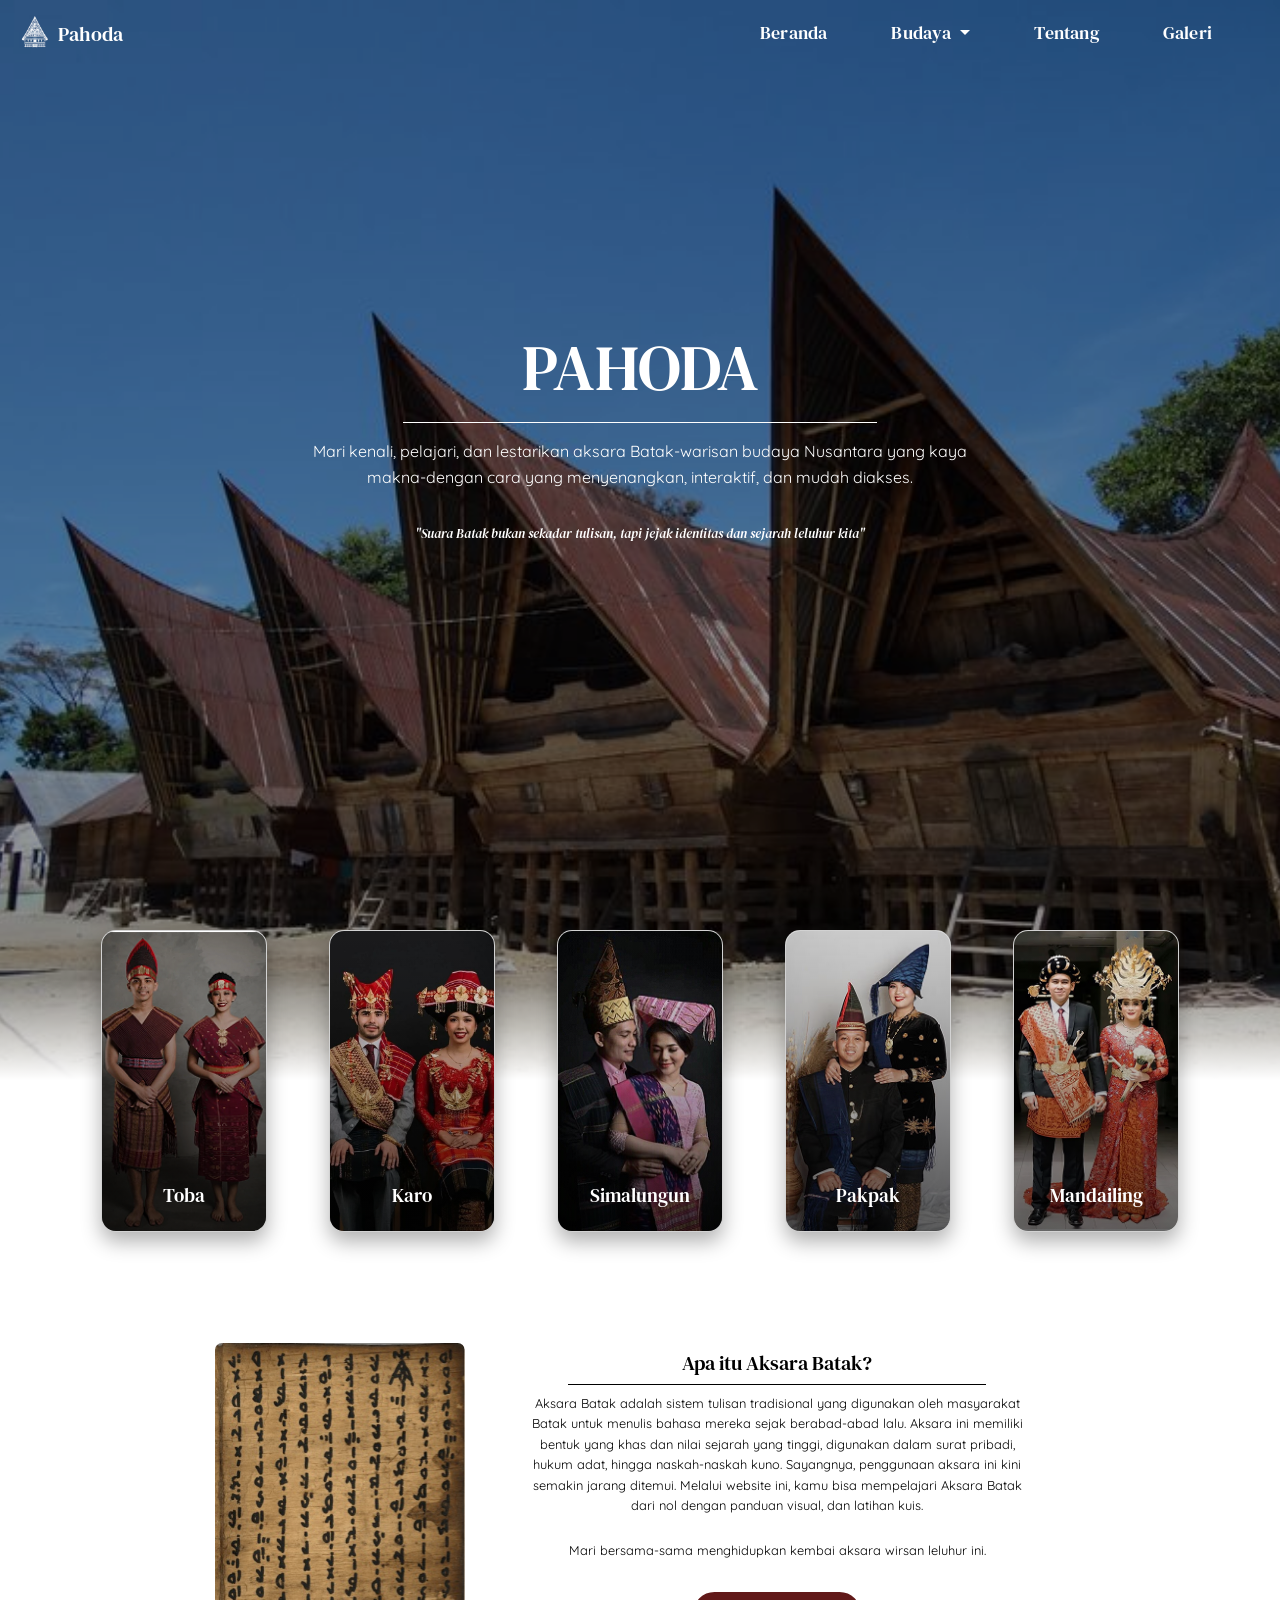
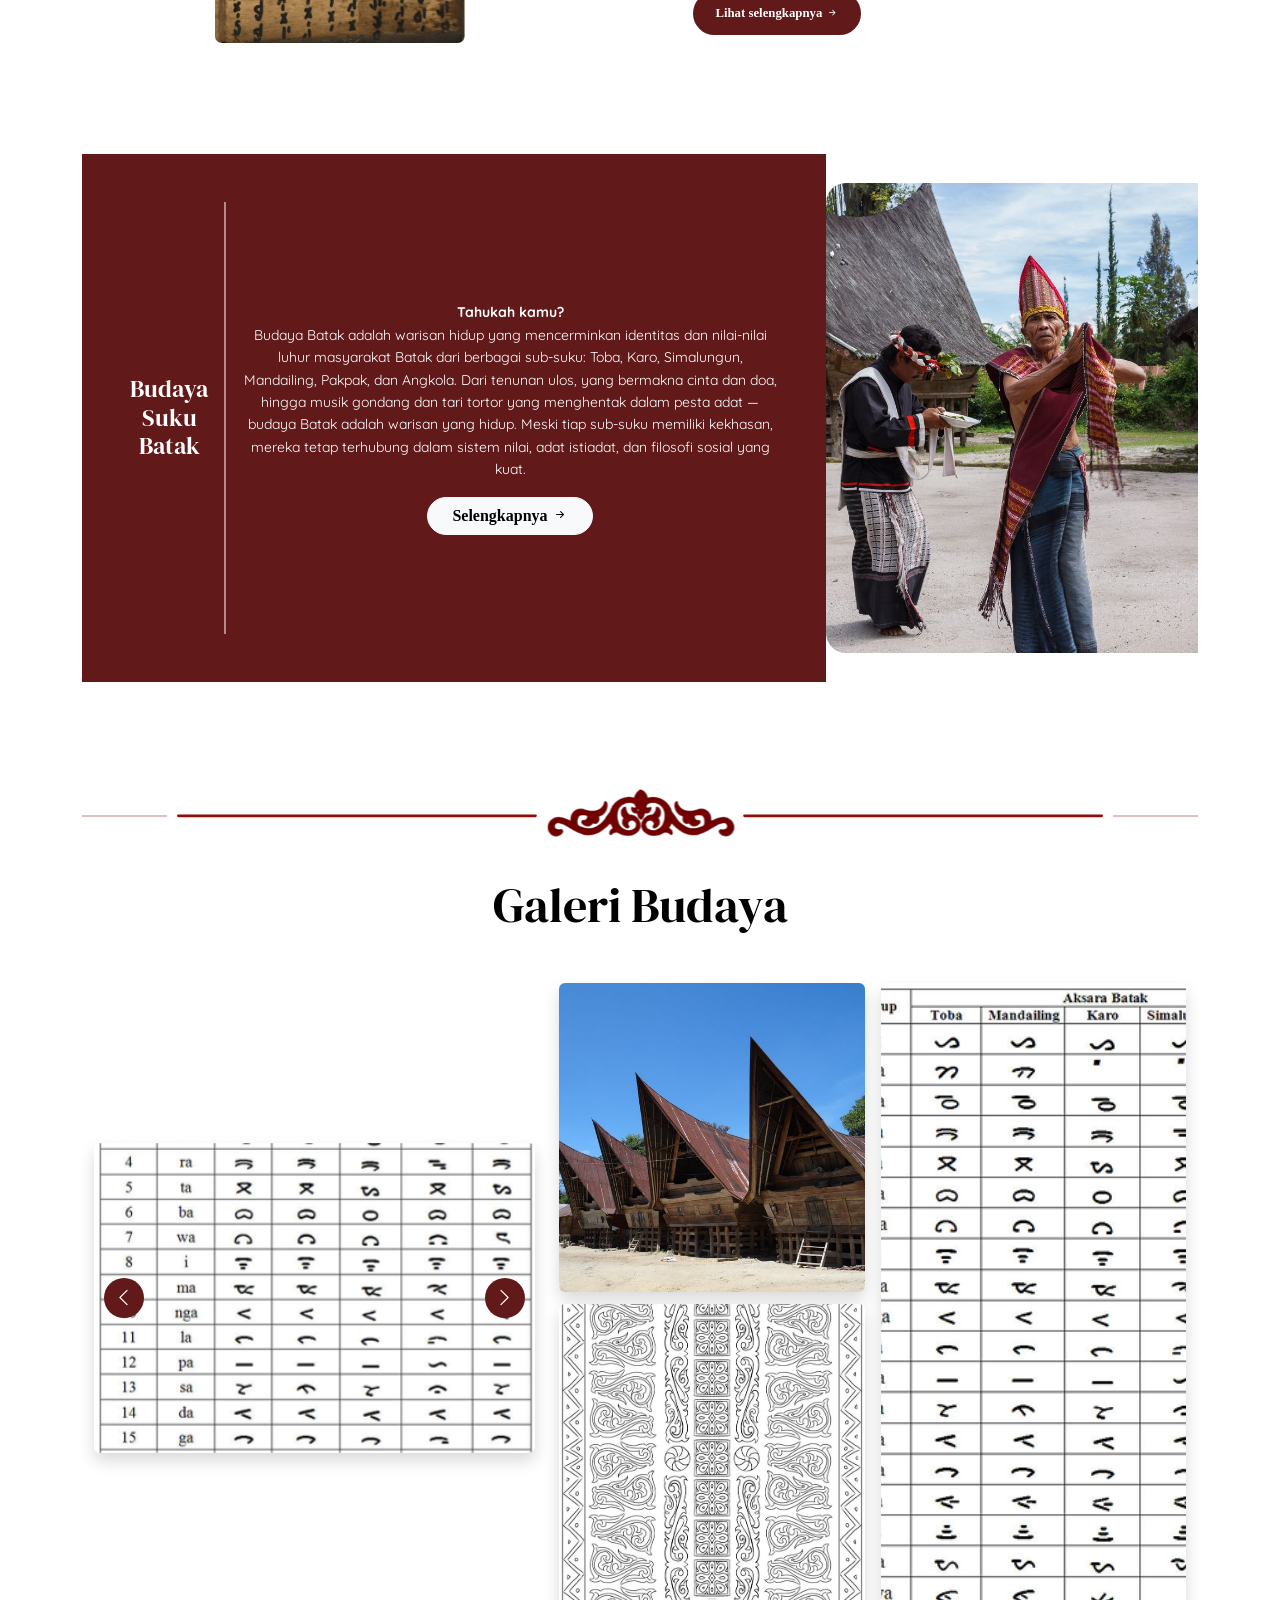
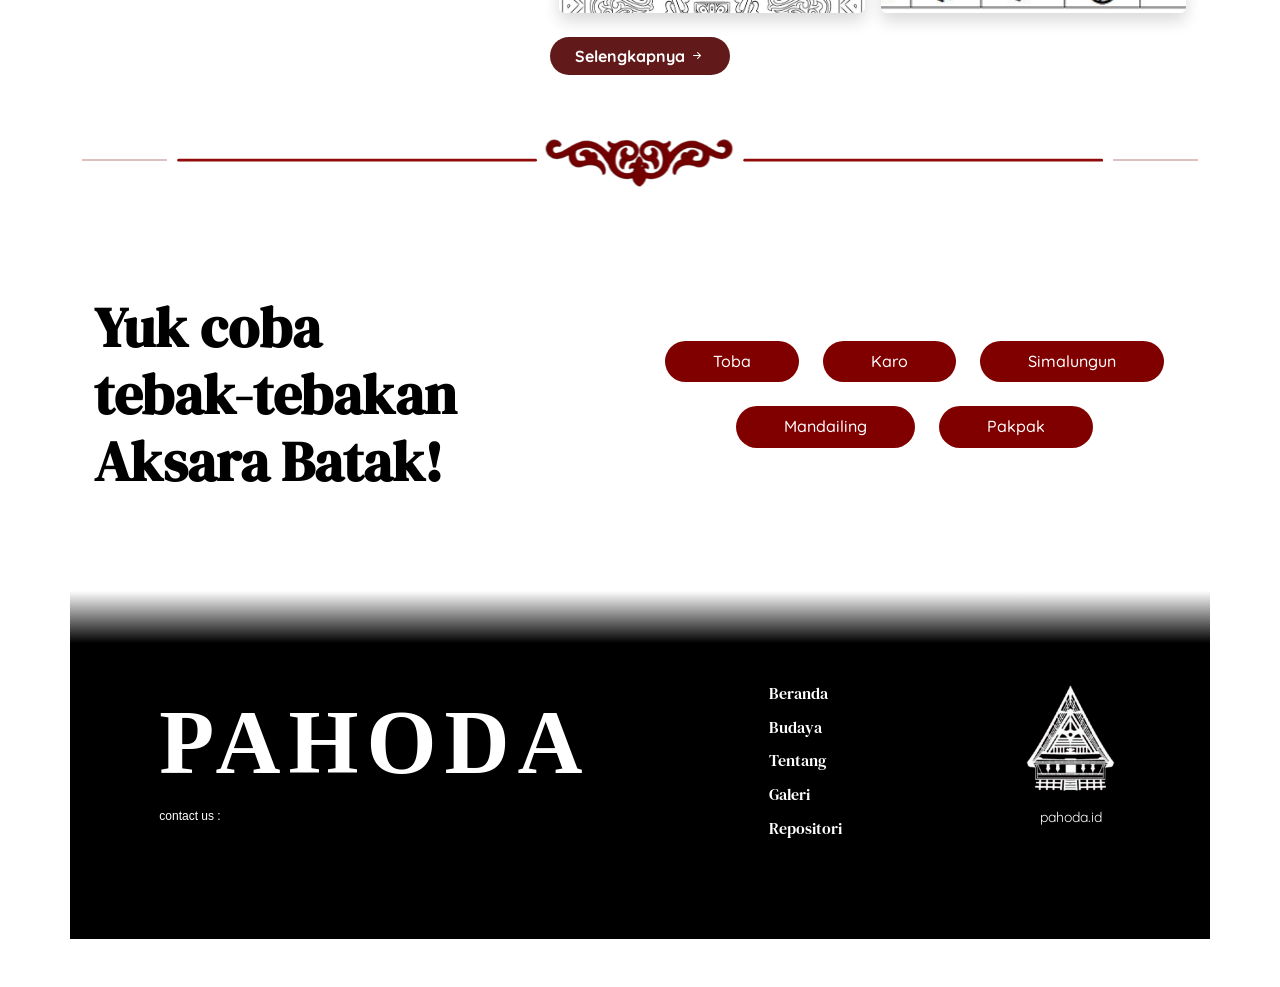
==== index.html @ b8f1fb07 "dunnooooo" ====
<!DOCTYPE html>
<html lang="en">
<head>
    <meta charset="UTF-8">
    <meta name="viewport" content="width=device-width, initial-scale=1.0">
    <title>Homepage</title>
    <link
        href="https://fonts.googleapis.com/css2?family=DM+Serif+Display:wght@400&family=DM+Serif+Text:wght@400&family=Quicksand:wght@300;400;500;600;700&display=swap"
        rel="stylesheet">
    <link href="https://cdn.jsdelivr.net/npm/bootstrap@5.3.7/dist/css/bootstrap.min.css" rel="stylesheet"
        integrity="sha384-LN+7fdVzj6u52u30Kp6M/trliBMCMKTyK833zpbD+pXdCLuTusPj697FH4R/5mcr" crossorigin="anonymous">
    <link rel="stylesheet" href="https://cdn.jsdelivr.net/npm/bootstrap-icons@1.11.3/font/bootstrap-icons.css">        
    <link rel="stylesheet" href="css/index.css" />
    <link rel="stylesheet" href="css/header.css" />
</head>
<body>
    <!-- HEADER -->
    <div class="header-section">
        <img src="./ASSETS/img/4.jpg" alt="Background" class="bg" />
    
        <nav class="navbar navbar-expand-lg fixed-top my-navbar">
            <div class="container-fluid">
                <a class="navbar-brand p-2 d-flex align-items-center" href="index.html">
                    <img src="./ASSETS/logo1.png" alt="logo" width="30px" class="me-2">
                    <span class="brand-text">Pahoda</span>
                </a>

                <button class="navbar-toggler" type="button" data-bs-toggle="collapse" data-bs-target="#navbarNavDropdown"
                    aria-controls="navbarNavDropdown" aria-expanded="false" aria-label="Toggle navigation">
                    <span class="navbar-toggler-icon"></span>
                </button>
                <div class="justify-content-end collapse navbar-collapse" id="navbarNavDropdown">
                    <ul class="navbar-nav">
                        <li class="nav-item pe-5">
                            <a class="nav-link" aria-current="page" href="index.html">Beranda</a>
                        </li>
                        <li class="nav-item dropdown pe-5">
                            <a class="nav-link dropdown-toggle" href="./budaya.html" role="button" data-bs-toggle="dropdown"
                                aria-expanded="false">
                                Budaya
                            </a>
                        </li>
                        <li class="nav-item pe-5">
                            <a href="tentang.html" class="nav-link">Tentang</a>
                        </li>
                        <li class="nav-item pe-5">
                            <a href="galeri.html" class="nav-link">Galeri</a>
                        </li>
                    </ul>
                </div>
            </div>
        </nav> 
    
        <div class="hero-content text-center">
            <!-- <img src="assets/logo1.png" alt="Logo" class="pahoda-logo"> -->
            <h1 class="pahoda-title">PAHODA</h1>        
            <p class="pt-3 quicksand-text">
                Mari kenali, pelajari, dan lestarikan aksara Batak-warisan budaya Nusantara yang kaya makna-dengan cara yang menyenangkan, interaktif, dan mudah diakses.
            </p>
            <p class="pt-3" style="font-size: smaller; font-family: 'DM Serif Display', serif; font-style: italic;">
                "Suara Batak bukan sekadar tulisan, tapi jejak identitas dan sejarah leluhur kita"
            </p>
        </div>
        <div class="gradient-bottom"></div>
    </div>


<div class="content-wrapper">
        <!-- CARD -->
        <!-- CARD SECTION (Floating) -->
        <div class="container card-floating pb-5">
            <div class="row justify-content-around">
                <!-- Card -->
                <div class="col-6 col-md-2">
        <a href="aksara_toba.html" class="text-decoration-none">
            <div class="card card-overlay text-white">
                <img src="./ASSETS/img/toba.png" class="card-img" alt="Toba" />
                <div class="card-img-overlay d-flex align-items-end justify-content-center">
                    <h5 class="card-title">Toba</h5>
                </div>
            </div>
        </a>
    </div>

    <div class="col-6 col-md-2">
        <a href="aksara_karo.html" class="text-decoration-none">
            <div class="card card-overlay text-white">
                <img src="./ASSETS/img/karo.jpg" class="card-img" alt="Karo" />
                <div class="card-img-overlay d-flex align-items-end justify-content-center">
                    <h5 class="card-title">Karo</h5>
                </div>
            </div>
        </a>
    </div>

    <div class="col-6 col-md-2">
        <a href="aksara_simalungun.html" class="text-decoration-none">
            <div class="card card-overlay text-white">
                <img src="./ASSETS/img/simalungun.png" class="card-img" alt="Simalungun" />
                <div class="card-img-overlay d-flex align-items-end justify-content-center">
                    <h5 class="card-title">Simalungun</h5>
                </div>
            </div>
        </a>
    </div>

    <div class="col-6 col-md-2">
        <a href="aksara_pakpak.html" class="text-decoration-none">
            <div class="card card-overlay text-white">
                <img src="./ASSETS/img/pakpak.png" class="card-img" alt="Pakpak" />
                <div class="card-img-overlay d-flex align-items-end justify-content-center">
                    <h5 class="card-title">Pakpak</h5>
                </div>
            </div>
        </a>
    </div>

<div class="col-6 col-md-2 pb-5">
    <a href="aksara_mandailing.html" class="text-decoration-none">
        <div class="card card-overlay text-white">
            <img src="./ASSETS/img/mandailing.png" class="card-img" alt="Mandailing" />
            <div class="card-img-overlay d-flex align-items-end justify-content-center">
                <h5 class="card-title">Mandailing</h5>
            </div>
        </div>
    </a>
</div>

    
    <!-- ASKARA BATAK -->
     <div class="pt-5 pb-5 askara">
        <div class="d-flex justify-content-center align-items-center">
            <div class="gambar">
                <img class="rounded" src="./ASSETS/img/pustaha.svg" alt="">
            </div>
            <div class="desk text-center ps-4">
                <h5 class="ques">Apa itu Aksara Batak?</h5>
                <div style="max-width: 500px; margin: 0 auto;">
                <p class="quicksand-text" style="font-size: 0.8rem;">
                Aksara Batak adalah sistem tulisan tradisional yang digunakan oleh masyarakat Batak untuk menulis bahasa mereka sejak berabad-abad lalu. Aksara ini memiliki bentuk yang khas dan nilai sejarah yang tinggi, digunakan dalam surat pribadi, hukum adat, hingga naskah-naskah kuno. Sayangnya, penggunaan aksara ini kini semakin jarang ditemui. Melalui website ini, kamu bisa mempelajari Aksara Batak dari nol dengan panduan visual, dan latihan kuis.                 </p>
                <p class="quicksand-text pt-2" style="font-size: 0.8rem;">
                    Mari bersama-sama menghidupkan kembai aksara wirsan leluhur ini.
                </p>
                </div>
                <div class="pt-3">
                    <a href="tentang.html" class="btn tombol fw-bold" style="font-size: 0.8rem; font-family: montserrat;">
                        Lihat selengkapnya <i class="bi bi-arrow-right-short"></i>
                    </a>
                </div>
            </div>
        </div>
     </div>
    
     <!-- BUDAYA SUKU BATAK -->
    <section class="budaya-section pt-5 pb-5">
        <div class="row g-0 align-items-center">
            <!-- Kolom kiri -->
            <div class="col-lg-8 text-white content-box p-5">
                <div class="row align-items-center g-3">
                    <div class="col-auto">
                        <h4 class="text-center mb-0" style="font-family: DM serif display;">Budaya<br>Suku<br>Batak</h4>
                    </div>
                    <div class="col-auto">
                        <div class="divider"></div>
                    </div>
                    <div class="col text-center">
                        <p class="small mb-3 quicksand-text">
                            <strong>Tahukah kamu?</strong><br>
                            Budaya Batak adalah warisan hidup yang mencerminkan identitas dan nilai-nilai luhur masyarakat
                            Batak
                            dari berbagai sub-suku: Toba, Karo, Simalungun, Mandailing, Pakpak, dan Angkola. Dari tenunan
                            ulos, yang
                            bermakna cinta dan doa, hingga musik gondang dan tari tortor yang menghentak dalam pesta adat —
                            budaya
                            Batak adalah warisan yang hidup. Meski tiap sub-suku memiliki kekhasan, mereka tetap terhubung
                            dalam
                            sistem nilai, adat istiadat, dan filosofi sosial yang kuat.
                        </p>
                        <a href="budaya.html" class="btn btn-light rounded-pill px-4" style="font-family: montserrat;">
                            Selengkapnya <i class="bi bi-arrow-right-short"></i>
                        </a>
                    </div>
                </div>
            </div>
    
            <!-- Kolom kanan -->
            <div class="col-lg-4 p-0">
                <img src="./ASSETS/img/batak_dancer.jpg" class="img-fluid budaya-img" alt="Budaya Batak">
            </div>
        </div>
    </section>
    
    
    <!-- GALERI -->
    <section class="galeri-section py-5">
    <!-- Ornamen Atas -->
    <div class="ornamen-wrapper text-center">
        <hr class="ornamen-line">
        <img src="./ASSETS/img/ornamen.svg" alt="Ornamen" class="ornamen-img">
        <hr class="ornamen-line">
    </div>

    <div class="container">
        <h1 class="text-center mb-5 mt-4 galeri-title">Galeri Budaya</h1>
        <div class="row g-4 justify-content-center align-items-center">

            <!-- Kolom kiri: Carousel -->
            <div class="col-lg-5">
                <div id="galeriCarousel" class="carousel slide" data-bs-ride="carousel">
                    <div class="carousel-inner rounded shadow">
                        <div class="carousel-item active">
                            <img src="./ASSETS/img/1.png" class="d-block w-100" alt="Gambar 1">
                        </div>
                        <div class="carousel-item">
                            <img src="./ASSETS/img/2.png" class="d-block w-100" alt="Gambar 2">
                        </div>
                        <div class="carousel-item">
                            <img src="./ASSETS/img/3.jpg" class="d-block w-100" alt="Gambar 3">
                        </div>
                    </div>
                    <button class="carousel-control-prev" type="button" data-bs-target="#galeriCarousel" data-bs-slide="prev">
                        <span class="carousel-control-prev-icon" aria-hidden="true"></span>
                    </button>
                    <button class="carousel-control-next" type="button" data-bs-target="#galeriCarousel" data-bs-slide="next">
                        <span class="carousel-control-next-icon" aria-hidden="true"></span>
                    </button>
                </div>
            </div>

            <!-- Kolom kanan -->
            <div class="col-lg-7" style="height: 70vh;">
                <div class="row g-3 h-100">
                    <div class="col-6 kol-kiri">
                        <img src="./ASSETS/img/4.jpg" class="img-fluid rounded shadow" alt="Gambar 4">
                        <img src="./ASSETS/img/3.jpg" class="img-fluid rounded shadow" alt="Gambar 5">
                    </div>
                    <div class="col-6">
                        <img src="./ASSETS/img/1.png" class="img-fluid rounded shadow h-100 w-100" style="object-fit: cover;" alt="Gambar 6">
                    </div>
                </div>
            </div>
        </div>

        <!-- Tombol Selengkapnya -->
        <div class="text-center mt-4">
            <a href="galeri.html" class="btn btn-maroon rounded-pill px-4">
                Selengkapnya <i class="bi bi-arrow-right-short"></i>
            </a>
        </div>
    </div>

    <!-- Ornamen Bawah -->
    <div class="ornamen-wrapper text-center mt-5">
        <hr class="ornamen-line">
        <img src="./ASSETS/img/ornamen.svg" alt="Ornamen" class="ornamen-img"  style="transform:rotate(180deg);">
        <hr class="ornamen-line">
    </div>
</section>

    
    <!-- TEKA-TEKI -->
    <section class="tebak-batak-section py-5">
        <div class="container">
            <div class="row align-items-center g-1"><!-- g-2 untuk jarak antar kolom lebih rapat -->
    
                <!-- Kolom kiri: Judul -->
                <div class="col-lg-6">
                    <h2 class="fw-bold mb-0 display-4" style="font-family: DM serif display;">Yuk coba<br>tebak-tebakan<br>Aksara Batak!</h2>
                </div>
    
                <!-- Kolom kanan: Pilihan -->
                 <div class="col-lg-6 d-flex justify-content-center">
                <div class="d-flex flex-wrap justify-content-center gap-4">
                <a href="aksara_toba.html#quiz-toba" class="badge-batak px-5">Toba</a>
                <a href="aksara_karo.html#karo" class="badge-batak px-5">Karo</a>
                <a href="aksara_simalungun.html#simalungun" class="badge-batak px-5">Simalungun</a>
                <a href="aksara_mandailing.html#mandailing" class="badge-batak px-5">Mandailing</a>
                <a href="aksara_pakpak.html#pakpak" class="badge-batak px-5">Pakpak</a>
                </div>
                </div>

    
            </div>
        </div>
    </section>


<!-- FOOTER -->
      <footer class="footer mt-5">
    <div class="footer-container">
        <div class="d-flex justify-content-around">
            <div class="footer-left align-self-center">
                <h1 class="footer-title">PAHODA</h1>
                <p class="footer-contact">contact us :</p>
            </div>
            <div class="footer-middle align-self-center">
                <a class="pb-2" href="index.html">Beranda</a>
                <a class="pb-2" href="budaya.html">Budaya</a>
                <a class="pb-2" href="tentang.html">Tentang</a>
                <a class="pb-2" href="galeri.html">Galeri</a>
                <a class="pb-2" href="#">Repositori</a>
            </div>
            <div class="footer-right align-self-center">
                <img src="./ASSETS/logo1.png" alt="Logo Rumah Adat">
                <p>pahoda.id</p>
            </div>
        </div>
    </div>
</footer>



<script src="https://cdn.jsdelivr.net/npm/bootstrap@5.3.7/dist/js/bootstrap.bundle.min.js"
    integrity="sha384-ndDqU0Gzau9qJ1lfW4pNLlhNTkCfHzAVBReH9diLvGRem5+R9g2FzA8ZGN954O5Q"
    crossorigin="anonymous"></script>

<script>
    window.addEventListener("scroll", function () {
        const navbar = document.querySelector(".my-navbar");
        if (window.scrollY > 50) {
            navbar.classList.add("scrolled");
        } else {
            navbar.classList.remove("scrolled");
        }
    });

</script>

</body>
</html>
---- css/index.css ----
/* HEADER SECTION */
.header-section {
	position: relative;
	width: 100%;
	height: 120vh;
	background-color: var(--dark-brown);
	overflow: hidden;

	display: flex;
	flex-direction: column;
	justify-content: center;
	align-items: center;
	text-align: center;
}

.pahoda-title {
	position: relative;
	display: inline-block; /* supaya garisnya menyesuaikan lebar teks */
	padding-bottom: 20px; /* jarak teks ke garis */
	font-family: 'DM Serif Text', serif;

}

.pahoda-title::after {
	content: "";
	position: absolute;
	left: 50%;
	bottom: 0;
	transform: translateX(-50%);
	width: 200%; /* lebih panjang dari teks */
	height: 1px;
	background-color: white; /* warna garis */
}

.quicksand-text {
    font-family: 'Quicksand', sans-serif;
}

/* card */
.card-floating {
	position: relative;
	margin-top: -150px; /* efek melayang */
	z-index: 5;
}

.card.card-overlay {
	border-radius: 15px;
	overflow: hidden;
	box-shadow: 0px 10px 20px rgba(0, 0, 0, 0.3);
}

.card.card-overlay img {
	height: 300px; /* tinggi card */
	object-fit: cover;
}

.card.card-overlay .card-img-overlay {
	background: linear-gradient(to top, rgba(0, 0, 0, 0.6), rgba(0, 0, 0, 0));
	padding: 1rem;
}

.card.card-overlay .card-title {
	font-size: 1.2rem;
	font-family: 'DM Serif Text', serif;
}

/* askara */
.gambar img {
	max-width: 250px;
	width: 100%;
	height: 330px;
}

.desk {
	width: 100%;
	max-width: 600px;
}

.ques {
	position: relative;
	display: inline-block; /* supaya garisnya menyesuaikan lebar teks */
	padding-bottom: 10px; /* jarak teks ke garis */
	font-family: 'DM Serif Text', serif;

}

.ques::after {
	content: "";
	position: absolute;
	left: 50%;
	bottom: 0;
	transform: translateX(-50%);
	width: 220%; /* lebih panjang dari teks */
	height: 1px;
	background-color: black; /* warna garis */
}

.tombol {
	background-color: #611919;
	color: white;
	border-radius: 50px;
	padding: 10px 20px;
	text-decoration: none;
	display: inline-block;
	border: 2px solid #611919; /* supaya ukuran tombol stabil */
	transition: all 0.3s ease; /* efek smooth */
}

.tombol:hover {
	background-color: white;
	color: #611919;
	border: 2px solid #611919;
}

/* budaya */
.budaya-section .content-box {
	background-color: #611919;
	min-height: 100%;
}

.budaya-section .divider {
	border-left: 2px solid rgba(255, 255, 255, 0.5);
	height: 48vh;
}

.budaya-section p {
	line-height: 1.6;
}

.budaya-section .budaya-img {
	border-radius: 20px 0 0 20px; /* sudut kanan tidak dibulatkan */
	position: relative;
	z-index: 2;
	width: 100%; /* pastikan memenuhi kolom */
	height: 470px; /* supaya memenuhi tinggi kolom */
	object-fit: cover;
}

.budaya-section .col-lg-4 {
	padding: 0; /* hilangkan semua padding kanan */
	margin: 0;
}

.budaya-section .col-lg-8 {
	padding-right: 40px; /* geser konten kiri agar gambar terlihat overlap */
}

.budaya-section .btn {
	font-weight: bold;
	transition: all 0.3s ease;
}

.budaya-section .btn:hover {
	background-color: #611919;
	color: white;
	border: 2px solid white;
}

/* galeri */
.galeri-section .carousel-inner img {
	height: 310px;
	width: 100%;
	object-fit: cover;
}

@media (max-width: 768px) {
	.galeri-section .carousel-inner img {
		height: 200px;
	}
}

.galeri-title {
    font-family: 'DM Serif display', serif;
	font-size: 3rem;
}

.galeri-section .carousel-control-prev,
.galeri-section .carousel-control-next {
	width: 40px; /* ukuran tombol */
	height: 40px;
	background-color: #611919; /* warna maroon */
	border-radius: 50%; /* bikin bulat */
	top: 50%;
	transform: translateY(-50%);
	opacity: 1; /* biar tidak transparan */
}

.galeri-section .carousel-control-prev-icon,
.galeri-section .carousel-control-next-icon {
	background-size: 60% 60%; /* kecilkan icon panah */
}

.galeri-section .carousel-control-prev {
	left: 10px; /* jarak dari kiri */
}

.galeri-section .carousel-control-next {
	right: 10px; /* jarak dari kanan */
}

.kol-kiri {
	display: flex;
	flex-direction: column;
	gap: 0.75rem; /* sama dengan g-3 Bootstrap */
	height: 100%;
}

.kol-kiri img {
	flex: 1; /* bagi tinggi kolom sama rata */
	height: calc(50% - 0.375rem); /* setengah tinggi minus setengah gap */
	object-fit: cover;
	width: 100%;
}

.btn-maroon {
	background-color: #611919;
	color: #fff;
	font-weight: bold;
}
.btn-maroon:hover {
	background-color: #fff;
	color: #611919;
	border: 2px solid #611919;
}

.ornamen-wrapper {
    display: flex;
    align-items: center;
    justify-content: center;
    gap: 10px;
}

.ornamen-line {
    flex: 1;
    height: 2px;
    background-color: #800000; /* Merah marun */
    border: none;
}

.ornamen-img {
    height: 75px; /* Atur sesuai gambar ornamen */
}


/* teka-teki */
.badge-batak {
	background-color: #800000;
	/* maroon */
	color: #fff;
	padding: 0.5rem 1rem;
	border-radius: 50px;
	font-weight: 500;
	font-size: 1rem;
	cursor: pointer;
	transition: background-color 0.3s ease;
}

.badge-batak:hover {
	background-color: #a52a2a;
	/* maroon lebih terang saat hover */
}

a.badge-batak {
        text-decoration: none;
        color: white; /* mengikuti warna teks */
    }
    a.badge-batak:hover {
        opacity: 0.8; /* efek hover tanpa garis bawah */
    }
---- css/header.css ----
:root {
	--black: #000000;
	--white: #ffffff;
	--gold: #ffe541;
	--dark-brown: #320b0b;
	--red-brown: #520000;
	--font-serif-display: "DM Serif Display", serif;
	--font-serif-text: "DM Serif Text", serif;
	--font-quicksand: "Quicksand", sans-serif;
}

* {
	box-sizing: border-box;
}

body {
	margin: 0;
	font-family: var(--font-quicksand);
	/* background-color: var(--white); */
	color: var(--black);
	line-height: 1.6;
}

.content-wrapper {
	position: relative;
}

.content-wrapper::before {
	content: "";
	position: absolute;
	inset: 0; /* top:0, right:0, bottom:0, left:0 */
	background-image: url("/assets/img/3.jpg");
	background-repeat: repeat; /* biar motifnya nyambung */
	background-size: auto; /* atau 'contain' kalau mau skalanya fix */
	opacity: 0.08; /* transparansi */
	z-index: -1; /* di bawah konten */
}

/* HEADER SECTION */
.header-section {
	position: relative;
	width: 100%;
	height: 120vh;
	background-color: var(--dark-brown);
	overflow: hidden;
}

.header-section img.bg {
	position: absolute;
	inset: 0;
	width: 100%;
	height: 100%;
	object-fit: cover;
	z-index: 0;
}

/* Overlay hitam transparan */
.header-section::after {
	content: "";
	position: absolute;
	inset: 0;
	background: rgba(0, 0, 0, 0.4); /* 0.4 = agak gelap */
	z-index: 1;
}

.my-navbar {
	background-color: transparent;
	transition: background-color 0.3s ease, backdrop-filter 0.3s ease;
}

.my-navbar.scrolled {
	background-color: rgba(74, 43, 30, 0.7); /* putih transparan */
	backdrop-filter: blur(10px); /* efek blur belakang */
	-webkit-backdrop-filter: blur(10px); /* untuk Safari */
	box-shadow: 0 2px 5px rgba(0, 0, 0, 0.1);
}

.brand-text {
	font-size: 20px;
	color: white;
	font-family: 'DM Serif Text', serif;
}

.navbar-nav .nav-link {
	color: white;
	font-size: 18px;
	font-family: 'DM Serif Text', serif;
	font-weight: 500;
	cursor: pointer;
	text-decoration: none;
	letter-spacing: 0.2px;
	transition: opacity 0.3s ease;
}

.my-navbar.scrolled .nav-link {
	color: white;
}

.nav-link:hover {
	opacity: 0.8;
}

.my-navbar .nav-link:focus,
.my-navbar .nav-link:active,
.my-navbar .nav-link.show {
	color: white !important;
}


.hero-content {
	position: absolute;
	top: 37vh;
	z-index: 2;
	color: white;
	max-width: 700px;
}

.hero-content h1 {
	font-size: 64px;
	font-family: var(--font-serif-text);
	font-weight: 400;
	margin: 0;
	line-height: 1.1;
}

.hero-content h2 {
	font-size: 32px;
	font-family: var(--font-serif-text);
	font-weight: 400;
	color: white;
	margin: 16px 0 24px 0;
	line-height: 1.2;
}

.hero-description {
	font-size: 14px;
	font-family: var(--font-quicksand);
	font-weight: 400;
	line-height: 1.7;
	margin: 0;
	opacity: 0.95;
}

.gradient-bottom {
	position: absolute;
	bottom: 0;
	left: 0;
	width: 100%;
	height: 100px;
	background: linear-gradient(to bottom, rgba(255, 255, 255, 0) 0%, white 100%);
	z-index: 2; /* pastikan di atas gambar */
}

/* FOOTER SECTION */
.footer {
	background: linear-gradient(to bottom, #ffffff 0%, #000000 15%);
	padding: 40px 0;
}

.footer-container {
	/* display: flex;
  justify-content: space-between;
  align-items: flex-start;
  max-width: 1000px; */
	margin: auto;
	padding: 50px 0;
	color: white;
}

.footer-left {
	text-align: left;
}

.footer-title {
	font-size: 90px;
	font-family: "Times New Roman", serif;
	font-weight: bold;
	letter-spacing: 8px;
	margin: 0 0 10px;
}

.footer-contact {
	font-size: 12px;
	font-family: Arial, sans-serif;
}

.footer-middle {
	display: flex;
	flex-direction: column;
	/* gap: 10px; */
}

.footer-middle a {
	color: white;
	text-decoration: none;
	font-family: var(--font-serif-text), sans-serif;
}

.footer-middle a:hover {
	text-decoration: underline;
}

.footer-right {
	text-align: center;
}

.footer-right img {
	max-width: 100px;
	width: 100%;
	display: block;
	margin: auto;
}

.footer-right p {
	margin-top: 3px;
	font-size: 14px;
}
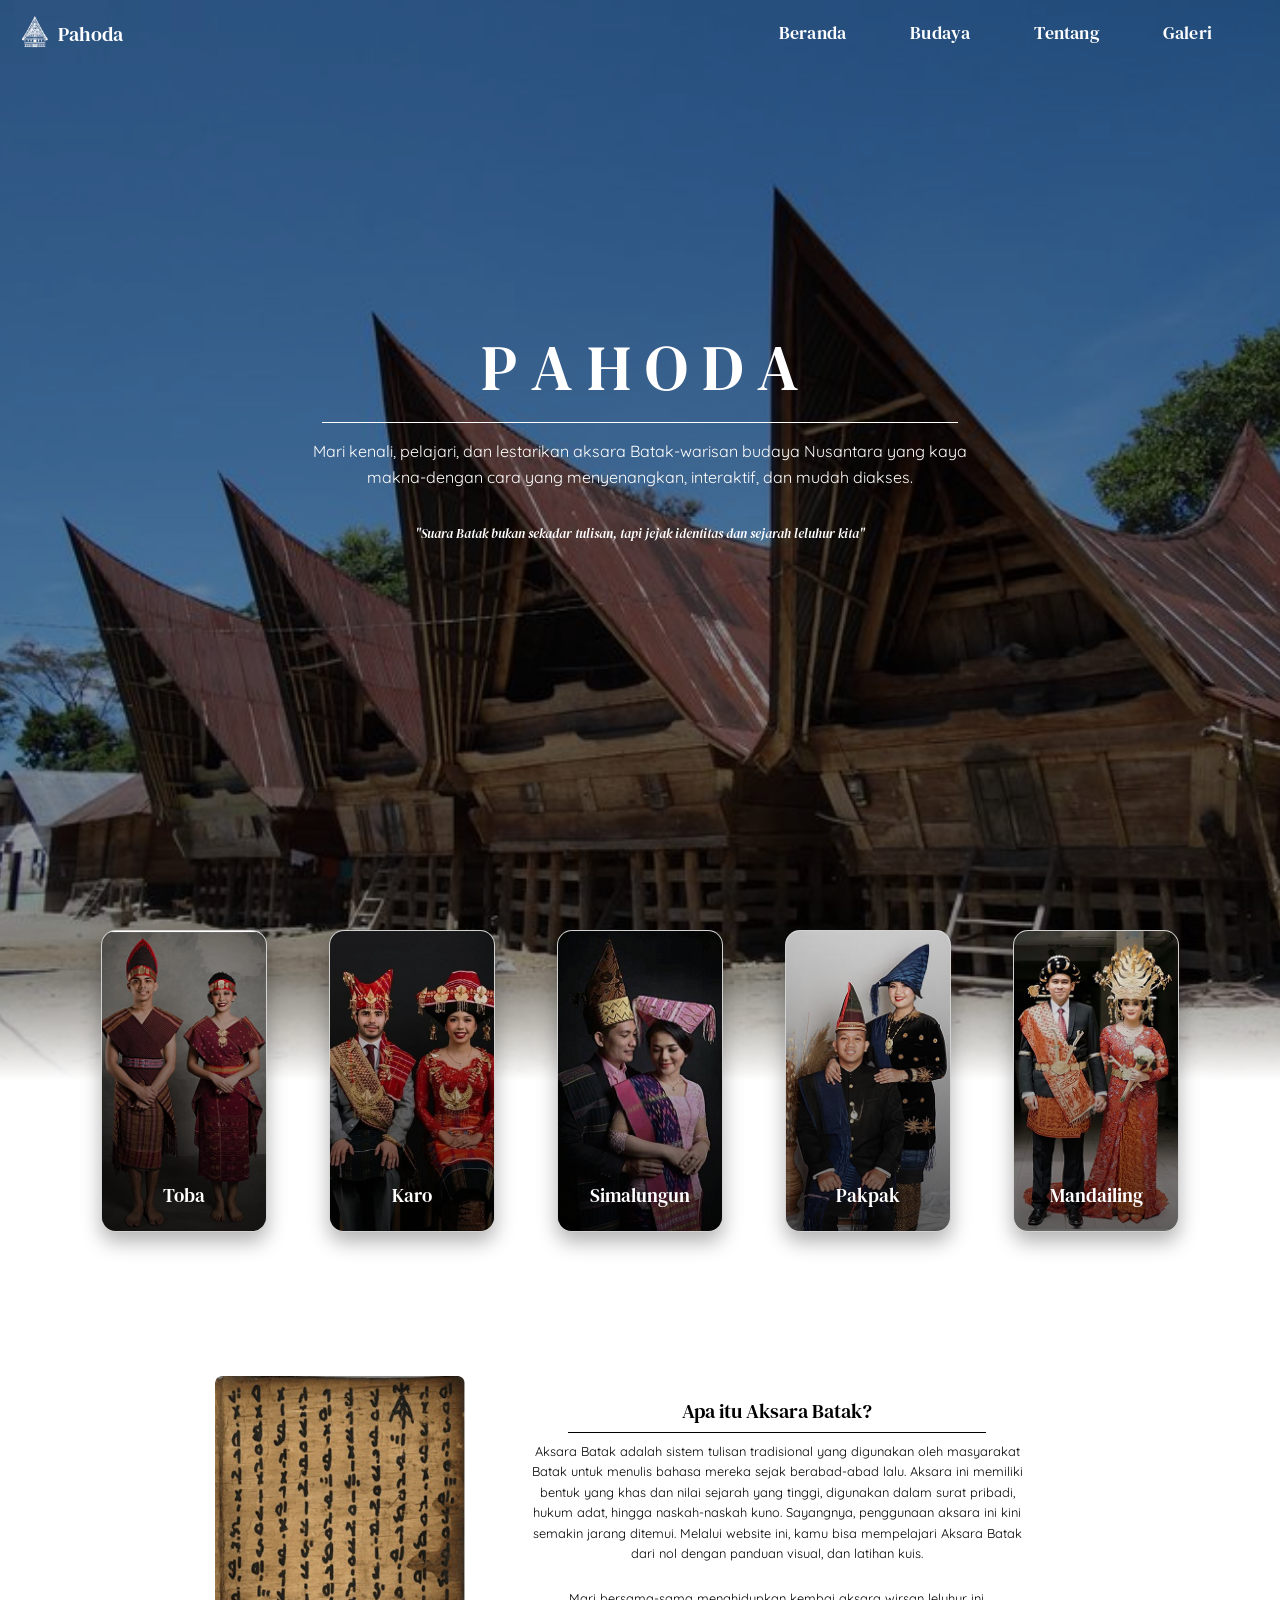
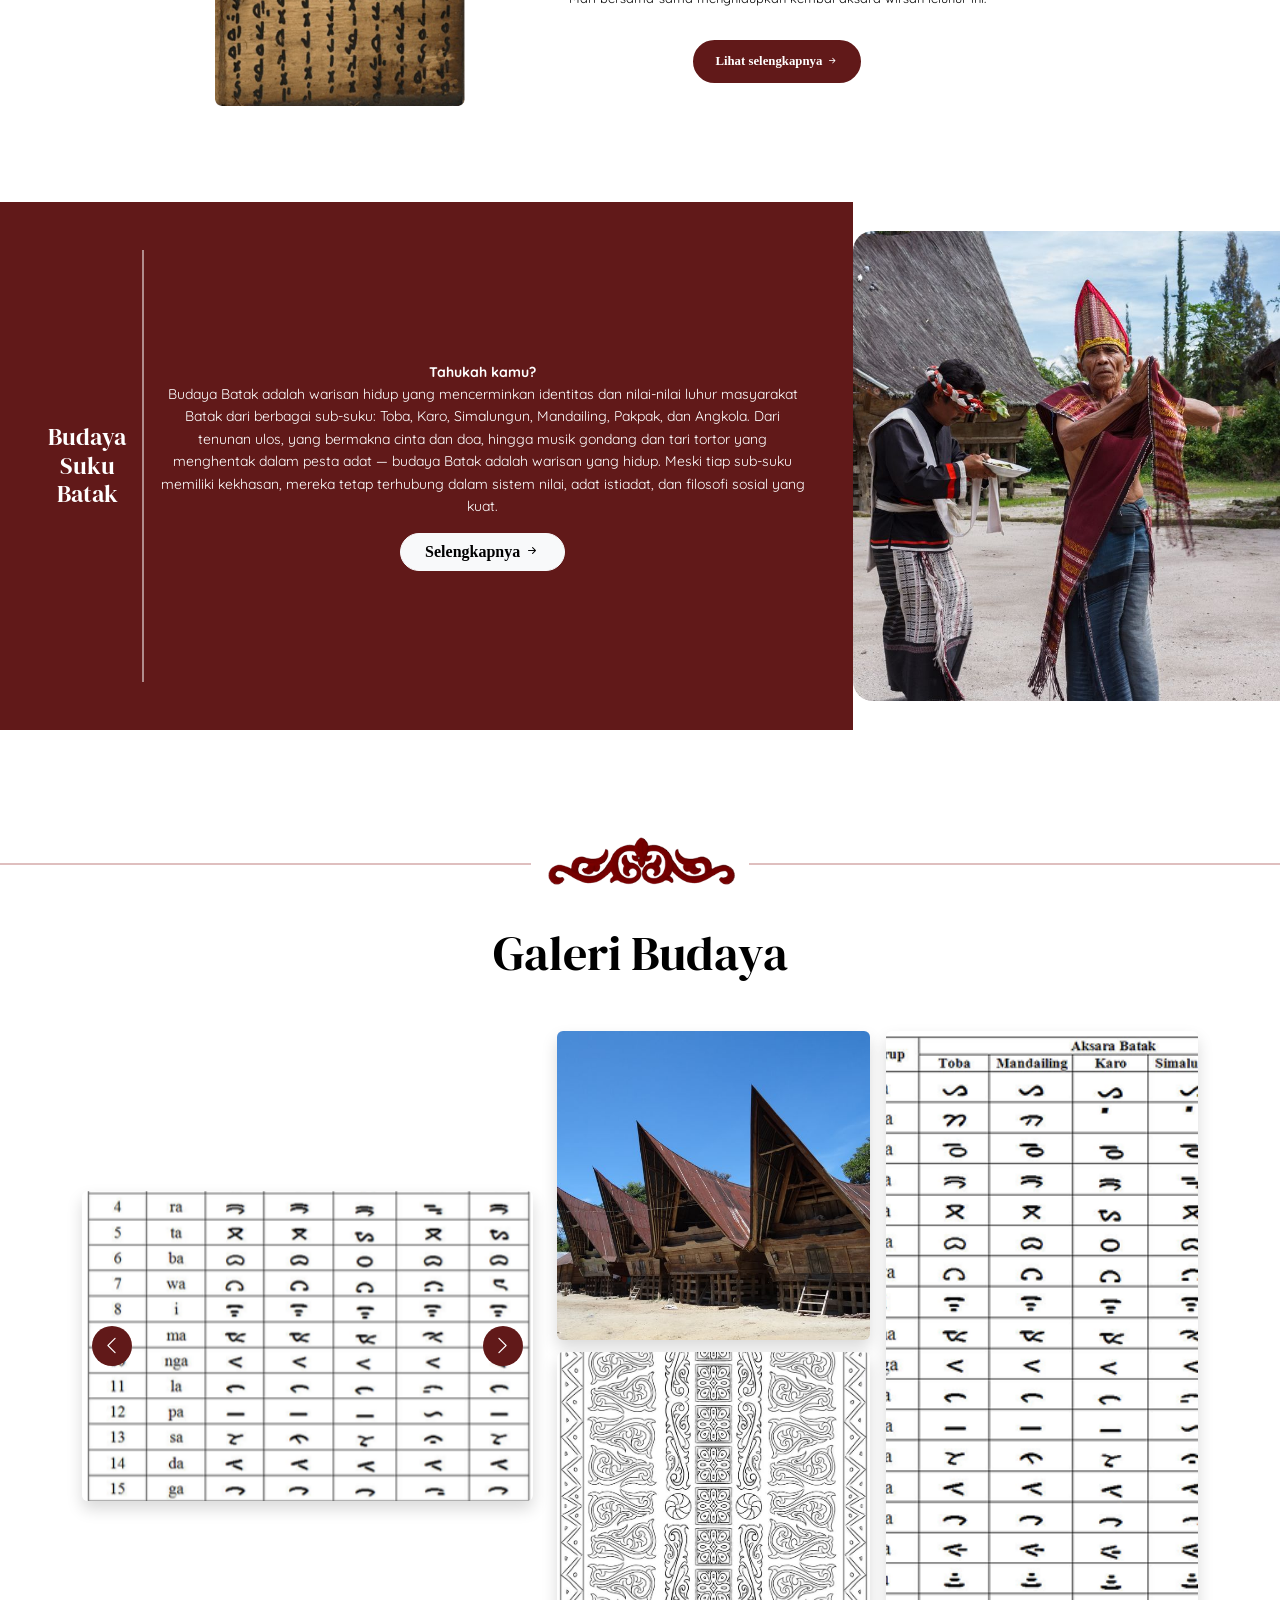
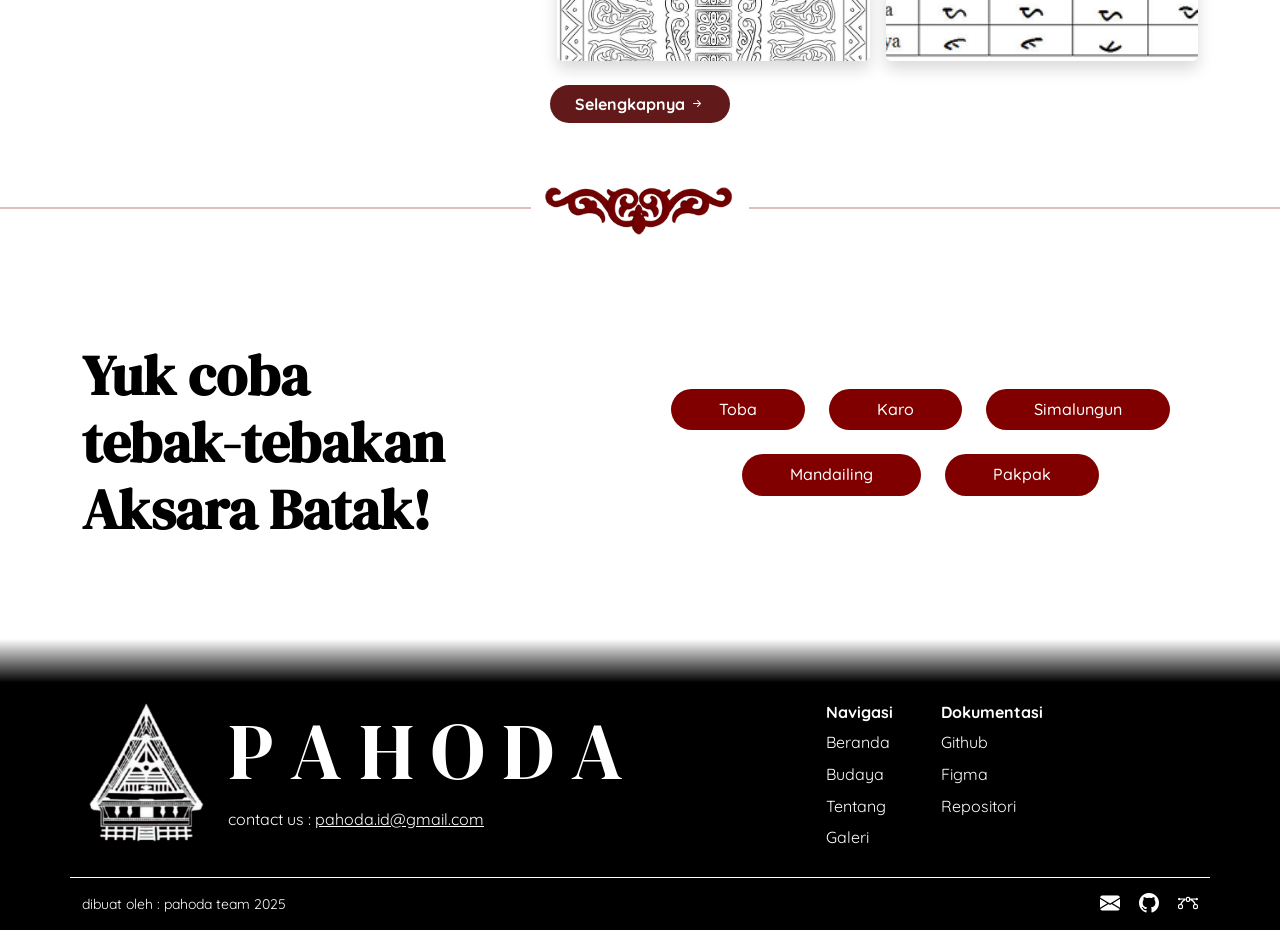
==== commit 68dbfc6b: "ifa's works" ====
--- a/index.html
+++ b/index.html
@@ -34,11 +34,8 @@
                         <li class="nav-item pe-5">
                             <a class="nav-link" aria-current="page" href="index.html">Beranda</a>
                         </li>
-                        <li class="nav-item dropdown pe-5">
-                            <a class="nav-link dropdown-toggle" href="./budaya.html" role="button" data-bs-toggle="dropdown"
-                                aria-expanded="false">
-                                Budaya
-                            </a>
+                        <li class="nav-item pe-5">
+                            <a class="nav-link" aria-current="page" href="budaya.html">Budaya</a>
                         </li>
                         <li class="nav-item pe-5">
                             <a href="tentang.html" class="nav-link">Tentang</a>
@@ -53,7 +50,7 @@
     
         <div class="hero-content text-center">
             <!-- <img src="assets/logo1.png" alt="Logo" class="pahoda-logo"> -->
-            <h1 class="pahoda-title">PAHODA</h1>        
+            <h1 class="pahoda-title">P A H O D A</h1>        
             <p class="pt-3 quicksand-text">
                 Mari kenali, pelajari, dan lestarikan aksara Batak-warisan budaya Nusantara yang kaya makna-dengan cara yang menyenangkan, interaktif, dan mudah diakses.
             </p>
@@ -68,70 +65,72 @@
 <div class="content-wrapper">
         <!-- CARD -->
         <!-- CARD SECTION (Floating) -->
-        <div class="container card-floating pb-5">
-            <div class="row justify-content-around">
-                <!-- Card -->
-                <div class="col-6 col-md-2">
-        <a href="aksara_toba.html" class="text-decoration-none">
-            <div class="card card-overlay text-white">
-                <img src="./ASSETS/img/toba.png" class="card-img" alt="Toba" />
-                <div class="card-img-overlay d-flex align-items-end justify-content-center">
-                    <h5 class="card-title">Toba</h5>
-                </div>
-            </div>
-        </a>
-    </div>
-
-    <div class="col-6 col-md-2">
-        <a href="aksara_karo.html" class="text-decoration-none">
-            <div class="card card-overlay text-white">
-                <img src="./ASSETS/img/karo.jpg" class="card-img" alt="Karo" />
-                <div class="card-img-overlay d-flex align-items-end justify-content-center">
-                    <h5 class="card-title">Karo</h5>
-                </div>
-            </div>
-        </a>
-    </div>
-
-    <div class="col-6 col-md-2">
-        <a href="aksara_simalungun.html" class="text-decoration-none">
-            <div class="card card-overlay text-white">
-                <img src="./ASSETS/img/simalungun.png" class="card-img" alt="Simalungun" />
-                <div class="card-img-overlay d-flex align-items-end justify-content-center">
-                    <h5 class="card-title">Simalungun</h5>
-                </div>
-            </div>
-        </a>
-    </div>
-
-    <div class="col-6 col-md-2">
-        <a href="aksara_pakpak.html" class="text-decoration-none">
-            <div class="card card-overlay text-white">
-                <img src="./ASSETS/img/pakpak.png" class="card-img" alt="Pakpak" />
-                <div class="card-img-overlay d-flex align-items-end justify-content-center">
-                    <h5 class="card-title">Pakpak</h5>
-                </div>
-            </div>
-        </a>
-    </div>
-
-<div class="col-6 col-md-2 pb-5">
-    <a href="aksara_mandailing.html" class="text-decoration-none">
-        <div class="card card-overlay text-white">
-            <img src="./ASSETS/img/mandailing.png" class="card-img" alt="Mandailing" />
-            <div class="card-img-overlay d-flex align-items-end justify-content-center">
-                <h5 class="card-title">Mandailing</h5>
-            </div>
-        </div>
-    </a>
-</div>
+    <div class="container card-floating pb-5">
+        <div class="row justify-content-around">
+            <!-- Card -->
+            <div class="col-6 col-md-2">
+                <a href="aksara_toba.html" class="text-decoration-none">
+                    <div class="card card-overlay text-white">
+                        <img src="./ASSETS/img/toba.png" class="card-img" alt="Toba" />
+                        <div class="card-img-overlay d-flex align-items-end justify-content-center">
+                            <h5 class="card-title">Toba</h5>
+                        </div>
+                    </div>
+                </a>
+            </div>
+
+            <div class="col-6 col-md-2">
+                <a href="aksara_karo.html" class="text-decoration-none">
+                    <div class="card card-overlay text-white">
+                        <img src="./ASSETS/img/karo.jpg" class="card-img" alt="Karo" />
+                        <div class="card-img-overlay d-flex align-items-end justify-content-center">
+                            <h5 class="card-title">Karo</h5>
+                        </div>
+                    </div>
+                </a>
+            </div>
+
+            <div class="col-6 col-md-2">
+                <a href="aksara_simalungun.html" class="text-decoration-none">
+                    <div class="card card-overlay text-white">
+                        <img src="./ASSETS/img/simalungun.png" class="card-img" alt="Simalungun" />
+                        <div class="card-img-overlay d-flex align-items-end justify-content-center">
+                            <h5 class="card-title">Simalungun</h5>
+                        </div>
+                    </div>
+                </a>
+            </div>
+
+            <div class="col-6 col-md-2">
+                <a href="aksara_pakpak.html" class="text-decoration-none">
+                    <div class="card card-overlay text-white">
+                        <img src="./ASSETS/img/pakpak.png" class="card-img" alt="Pakpak" />
+                        <div class="card-img-overlay d-flex align-items-end justify-content-center">
+                            <h5 class="card-title">Pakpak</h5>
+                        </div>
+                    </div>
+                </a>
+            </div>
+
+            <div class="col-6 col-md-2 pb-5">
+                <a href="aksara_mandailing.html" class="text-decoration-none">
+                    <div class="card card-overlay text-white">
+                        <img src="./ASSETS/img/mandailing.png" class="card-img" alt="Mandailing" />
+                        <div class="card-img-overlay d-flex align-items-end justify-content-center">
+                            <h5 class="card-title">Mandailing</h5>
+                        </div>
+                    </div>
+                </a>
+            </div>
+        </div>
+    </div>
 
     
     <!-- ASKARA BATAK -->
      <div class="pt-5 pb-5 askara">
         <div class="d-flex justify-content-center align-items-center">
             <div class="gambar">
-                <img class="rounded" src="./ASSETS/img/pustaha.svg" alt="">
+                <img class="rounded" src="./ASSETS/img/aksara.png" alt="">
             </div>
             <div class="desk text-center ps-4">
                 <h5 class="ques">Apa itu Aksara Batak?</h5>
@@ -153,7 +152,7 @@
     
      <!-- BUDAYA SUKU BATAK -->
     <section class="budaya-section pt-5 pb-5">
-        <div class="row g-0 align-items-center">
+        <div class="row g-0 align-items-center w-100 m-0">
             <!-- Kolom kiri -->
             <div class="col-lg-8 text-white content-box p-5">
                 <div class="row align-items-center g-3">
@@ -184,7 +183,7 @@
             </div>
     
             <!-- Kolom kanan -->
-            <div class="col-lg-4 p-0">
+            <div class="col-lg-4 m-0 p-0">
                 <img src="./ASSETS/img/batak_dancer.jpg" class="img-fluid budaya-img" alt="Budaya Batak">
             </div>
         </div>
@@ -196,7 +195,7 @@
     <!-- Ornamen Atas -->
     <div class="ornamen-wrapper text-center">
         <hr class="ornamen-line">
-        <img src="./ASSETS/img/ornamen.svg" alt="Ornamen" class="ornamen-img">
+        <img src="./ASSETS/img/ornamenatas.png" alt="Ornamen" class="ornamen-img">
         <hr class="ornamen-line">
     </div>
 
@@ -252,7 +251,7 @@
     <!-- Ornamen Bawah -->
     <div class="ornamen-wrapper text-center mt-5">
         <hr class="ornamen-line">
-        <img src="./ASSETS/img/ornamen.svg" alt="Ornamen" class="ornamen-img"  style="transform:rotate(180deg);">
+        <img src="ASSETS/img/ornamenbawah.png" alt="Ornamen" class="ornamen-img">
         <hr class="ornamen-line">
     </div>
 </section>
@@ -264,12 +263,12 @@
             <div class="row align-items-center g-1"><!-- g-2 untuk jarak antar kolom lebih rapat -->
     
                 <!-- Kolom kiri: Judul -->
-                <div class="col-lg-6">
+                <div class="col-lg-6 pb-5">
                     <h2 class="fw-bold mb-0 display-4" style="font-family: DM serif display;">Yuk coba<br>tebak-tebakan<br>Aksara Batak!</h2>
                 </div>
     
                 <!-- Kolom kanan: Pilihan -->
-                 <div class="col-lg-6 d-flex justify-content-center">
+                 <div class="col-lg-6 d-flex justify-content-center pb-5">
                 <div class="d-flex flex-wrap justify-content-center gap-4">
                 <a href="aksara_toba.html#quiz-toba" class="badge-batak px-5">Toba</a>
                 <a href="aksara_karo.html#karo" class="badge-batak px-5">Karo</a>
@@ -284,28 +283,64 @@
         </div>
     </section>
 
-
-<!-- FOOTER -->
-      <footer class="footer mt-5">
-    <div class="footer-container">
-        <div class="d-flex justify-content-around">
-            <div class="footer-left align-self-center">
-                <h1 class="footer-title">PAHODA</h1>
-                <p class="footer-contact">contact us :</p>
-            </div>
-            <div class="footer-middle align-self-center">
-                <a class="pb-2" href="index.html">Beranda</a>
-                <a class="pb-2" href="budaya.html">Budaya</a>
-                <a class="pb-2" href="tentang.html">Tentang</a>
-                <a class="pb-2" href="galeri.html">Galeri</a>
-                <a class="pb-2" href="#">Repositori</a>
-            </div>
-            <div class="footer-right align-self-center">
-                <img src="./ASSETS/logo1.png" alt="Logo Rumah Adat">
-                <p>pahoda.id</p>
-            </div>
-        </div>
-    </div>
+</div>
+
+
+
+    <!-- FOOTER -->
+<footer>
+
+  <div class="container">
+    <div class="row g-0 justify-content-between">
+    <!-- Kolom 1 & 2 -->
+    <div class="col-md-8 d-flex align-items-center">
+        <div class="me-3 footer-logo pt-4">
+            <img src="./ASSETS/logo1.png" alt="PAHODA">
+        </div>
+        <div>
+            <h1 style="font-size: 5rem; font-family: dm serif display;" >P A H O D A</h1>
+            <p class="mb-0">contact us :
+                <a href="mailto:pahoda.id@gmail.com" class="text-white">pahoda.id@gmail.com</a>
+            </p>
+        </div>
+    </div>
+
+    <!-- Kolom 3 & 4 -->
+    <div class="col-md-4 d-flex mt-4">
+        <div class="me-5">
+            <h5>Navigasi</h5>
+            <ul class="list-unstyled">
+                <li><a href="index.html">Beranda</a></li>
+                <li><a href="budaya.html">Budaya</a></li>
+                <li><a href="tentang.html">Tentang</a></li>
+                <li><a href="galeri.html">Galeri</a></li>
+            </ul>
+        </div>
+        <div>
+            <h5>Dokumentasi</h5>
+            <ul class="list-unstyled">
+                <li><a href="https://github.com/CheeseBurrrrger/pahoda-project">Github</a></li>
+                <li><a href="https://www.figma.com/design/LVTm9Ga4G2FitPlP2RLN8Y/Batak?node-id=483-2167&t=NnwvMEx0yFLqIWSK-1">Figma</a></li>
+                <li><a href="repositori.html">Repositori</a></li>
+            </ul>
+        </div>
+    </div>
+</div>
+
+
+
+    <!-- Footer Bottom -->
+    <div class="row footer-bottom align-items-center">
+      <div class="col-md-6 text-center text-md-start">
+        dibuat oleh : pahoda team 2025
+      </div>
+      <div class="col-md-6 text-center text-md-end footer-icons">
+        <a href="mailto:pahoda.id@gmail.com"><i class="bi bi-envelope-fill"></i></a>
+        <a href="https://github.com/CheeseBurrrrger/pahoda-project"><i class="bi bi-github"></i></a>
+        <a href="https://www.figma.com/design/LVTm9Ga4G2FitPlP2RLN8Y/Batak?node-id=483-2167&t=NnwvMEx0yFLqIWSK-1"><i class="bi bi-bezier"></i></a>
+      </div>
+    </div>
+  </div>
 </footer>
 
 
--- a/css/header.css
+++ b/css/header.css
@@ -152,67 +152,69 @@
 }
 
 /* FOOTER SECTION */
-.footer {
-	background: linear-gradient(to bottom, #ffffff 0%, #000000 15%);
-	padding: 40px 0;
-}
-
-.footer-container {
-	/* display: flex;
-  justify-content: space-between;
-  align-items: flex-start;
-  max-width: 1000px; */
-	margin: auto;
-	padding: 50px 0;
-	color: white;
-}
-
-.footer-left {
-	text-align: left;
-}
-
-.footer-title {
-	font-size: 90px;
-	font-family: "Times New Roman", serif;
-	font-weight: bold;
-	letter-spacing: 8px;
-	margin: 0 0 10px;
-}
-
-.footer-contact {
-	font-size: 12px;
-	font-family: Arial, sans-serif;
-}
-
-.footer-middle {
-	display: flex;
-	flex-direction: column;
-	/* gap: 10px; */
-}
-
-.footer-middle a {
-	color: white;
-	text-decoration: none;
-	font-family: var(--font-serif-text), sans-serif;
-}
-
-.footer-middle a:hover {
-	text-decoration: underline;
-}
-
-.footer-right {
-	text-align: center;
-}
-
-.footer-right img {
-	max-width: 100px;
-	width: 100%;
-	display: block;
-	margin: auto;
-}
-
-.footer-right p {
-	margin-top: 3px;
-	font-size: 14px;
-}
-
+  footer {
+      background: linear-gradient(to bottom, #ffffff 0%, #000000 15%);
+      color: white;
+      font-family: 'Quicksand', sans-serif;
+      padding: 40px 0 10px;
+    }
+
+    .footer-logo img {
+      max-width: 130px;
+	  width: 100%;
+    }
+
+    .footer-logo h4 {
+      font-family: 'DM Serif Display', serif;
+      font-size: 28px;
+      letter-spacing: 5px;
+      font-weight: bold;
+    }
+
+    .footer-logo p {
+      margin: 5px 0 0;
+      font-size: 14px;
+    }
+
+    footer h5 {
+      font-weight: bold;
+      font-size: 16px;
+    }
+
+    footer ul {
+      list-style: none;
+      padding: 0;
+      margin: 0;
+    }
+
+    footer ul li {
+      margin-bottom: 6px;
+    }
+
+    footer ul li a {
+      text-decoration: none;
+      color: #fff;
+      transition: 0.3s;
+    }
+
+    footer ul li a:hover {
+      color: #ddd;
+    }
+
+    .footer-bottom {
+      border-top: 1px solid #fff;
+      margin-top: 20px;
+      padding-top: 10px;
+      font-size: 14px;
+    }
+
+    .footer-icons a {
+      color: white;
+      font-size: 20px;
+      margin-left: 15px;
+      transition: 0.3s;
+    }
+
+    .footer-icons a:hover {
+      color: #ccc;
+    }
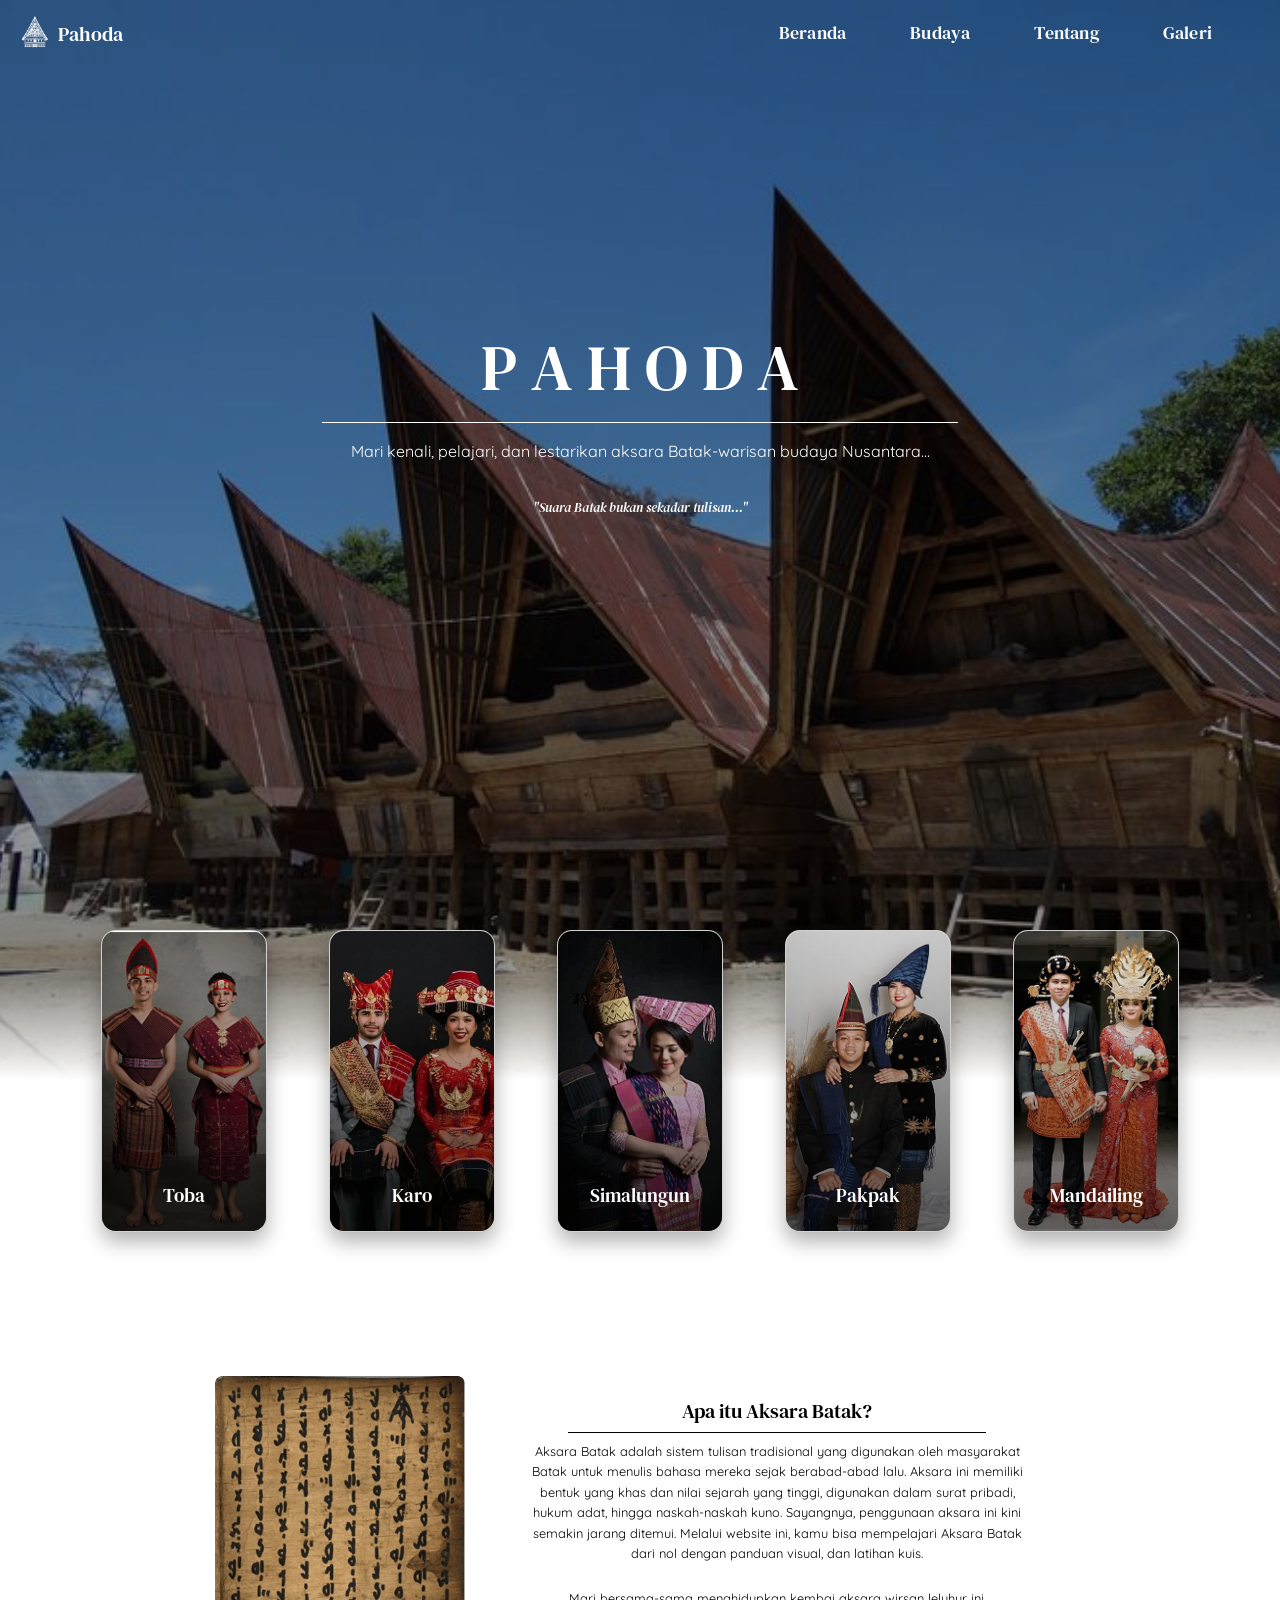
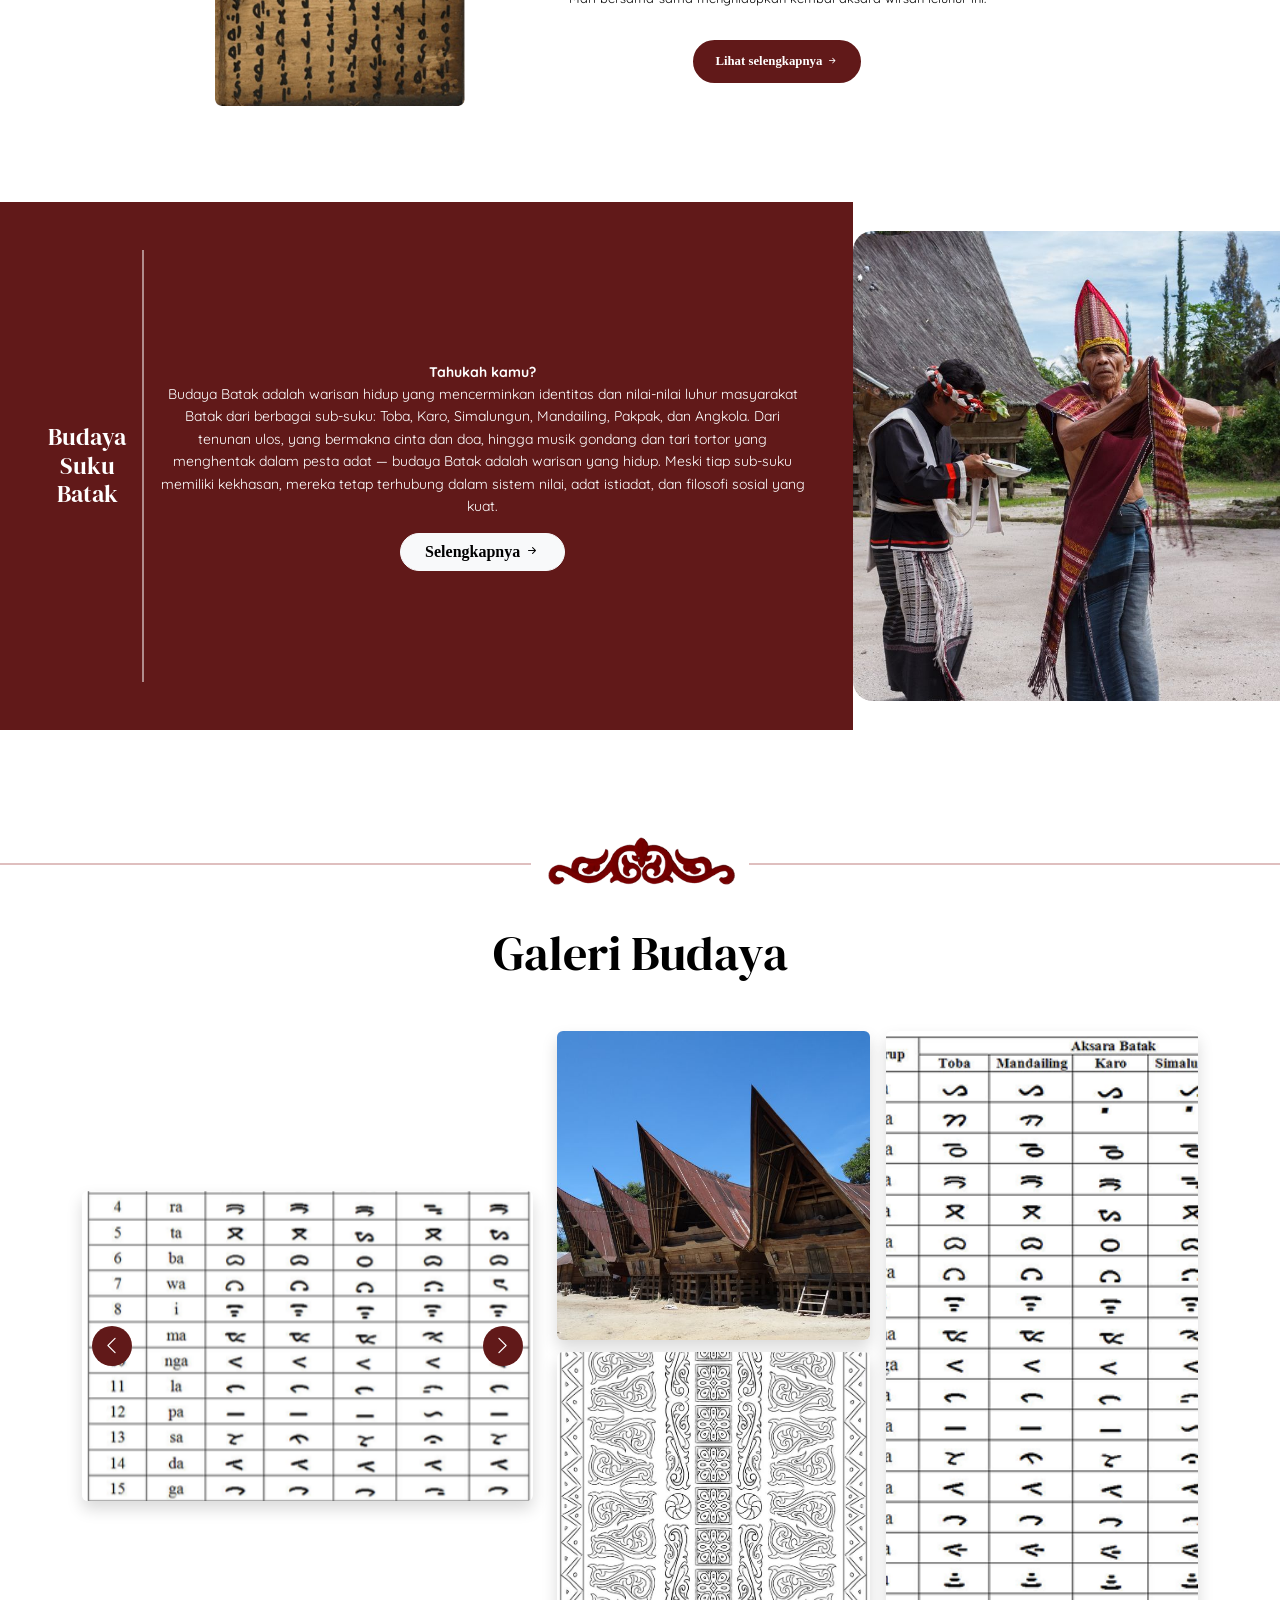
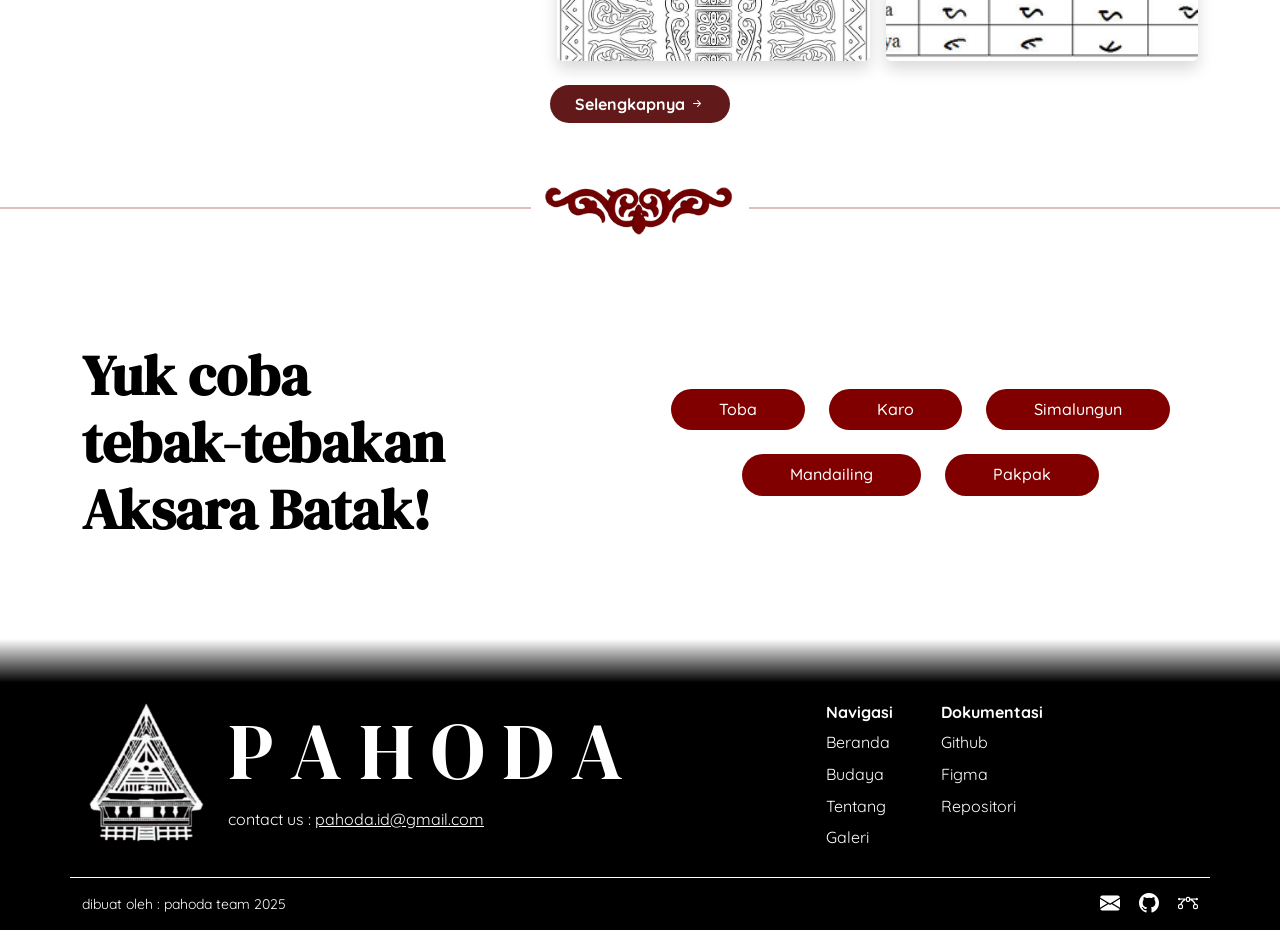
==== commit 2c69fe65: "rusak lcp" ====
--- a/index.html
+++ b/index.html
@@ -12,12 +12,14 @@
     <link rel="stylesheet" href="https://cdn.jsdelivr.net/npm/bootstrap-icons@1.11.3/font/bootstrap-icons.css">        
     <link rel="stylesheet" href="css/index.css" />
     <link rel="stylesheet" href="css/header.css" />
+    <link rel="icon" type="image/x-icon" href="./ASSETS/logo1.png">
+
 </head>
 <body>
     <!-- HEADER -->
     <div class="header-section">
-        <img src="./ASSETS/img/4.jpg" alt="Background" class="bg" />
-    
+        <img src="./ASSETS/img/4.jpg" loading="lazy" alt="Background" class="bg" />
+
         <nav class="navbar navbar-expand-lg fixed-top my-navbar">
             <div class="container-fluid">
                 <a class="navbar-brand p-2 d-flex align-items-center" href="index.html">
@@ -25,41 +27,33 @@
                     <span class="brand-text">Pahoda</span>
                 </a>
 
-                <button class="navbar-toggler" type="button" data-bs-toggle="collapse" data-bs-target="#navbarNavDropdown"
-                    aria-controls="navbarNavDropdown" aria-expanded="false" aria-label="Toggle navigation">
+                <button class="navbar-toggler" type="button" data-bs-toggle="collapse" data-bs-target="#navbarNavDropdown">
                     <span class="navbar-toggler-icon"></span>
                 </button>
-                <div class="justify-content-end collapse navbar-collapse" id="navbarNavDropdown">
+
+                <div class="collapse navbar-collapse justify-content-end" id="navbarNavDropdown">
                     <ul class="navbar-nav">
-                        <li class="nav-item pe-5">
-                            <a class="nav-link" aria-current="page" href="index.html">Beranda</a>
-                        </li>
-                        <li class="nav-item pe-5">
-                            <a class="nav-link" aria-current="page" href="budaya.html">Budaya</a>
-                        </li>
-                        <li class="nav-item pe-5">
-                            <a href="tentang.html" class="nav-link">Tentang</a>
-                        </li>
-                        <li class="nav-item pe-5">
-                            <a href="galeri.html" class="nav-link">Galeri</a>
-                        </li>
+                        <li class="nav-item pe-5"><a class="nav-link" href="index.html">Beranda</a></li>
+                        <li class="nav-item pe-5"><a class="nav-link" href="budaya.html">Budaya</a></li>
+                        <li class="nav-item pe-5"><a class="nav-link" href="tentang.html">Tentang</a></li>
+                        <li class="nav-item pe-5"><a class="nav-link" href="galeri.html">Galeri</a></li>
                     </ul>
                 </div>
             </div>
         </nav> 
-    
+
         <div class="hero-content text-center">
-            <!-- <img src="assets/logo1.png" alt="Logo" class="pahoda-logo"> -->
             <h1 class="pahoda-title">P A H O D A</h1>        
             <p class="pt-3 quicksand-text">
-                Mari kenali, pelajari, dan lestarikan aksara Batak-warisan budaya Nusantara yang kaya makna-dengan cara yang menyenangkan, interaktif, dan mudah diakses.
+                Mari kenali, pelajari, dan lestarikan aksara Batak-warisan budaya Nusantara...
             </p>
             <p class="pt-3" style="font-size: smaller; font-family: 'DM Serif Display', serif; font-style: italic;">
-                "Suara Batak bukan sekadar tulisan, tapi jejak identitas dan sejarah leluhur kita"
+                "Suara Batak bukan sekadar tulisan..."
             </p>
         </div>
         <div class="gradient-bottom"></div>
     </div>
+
 
 
 <div class="content-wrapper">
@@ -82,7 +76,7 @@
             <div class="col-6 col-md-2">
                 <a href="aksara_karo.html" class="text-decoration-none">
                     <div class="card card-overlay text-white">
-                        <img src="./ASSETS/img/karo.jpg" class="card-img" alt="Karo" />
+                        <img src="./ASSETS/img/karo.jpg" class="card-img" />
                         <div class="card-img-overlay d-flex align-items-end justify-content-center">
                             <h5 class="card-title">Karo</h5>
                         </div>
@@ -93,7 +87,7 @@
             <div class="col-6 col-md-2">
                 <a href="aksara_simalungun.html" class="text-decoration-none">
                     <div class="card card-overlay text-white">
-                        <img src="./ASSETS/img/simalungun.png" class="card-img" alt="Simalungun" />
+                        <img src="./ASSETS/img/simalungun.png" class="card-img" />
                         <div class="card-img-overlay d-flex align-items-end justify-content-center">
                             <h5 class="card-title">Simalungun</h5>
                         </div>
@@ -104,7 +98,7 @@
             <div class="col-6 col-md-2">
                 <a href="aksara_pakpak.html" class="text-decoration-none">
                     <div class="card card-overlay text-white">
-                        <img src="./ASSETS/img/pakpak.png" class="card-img" alt="Pakpak" />
+                        <img src="./ASSETS/img/pakpak.png" class="card-img"/>
                         <div class="card-img-overlay d-flex align-items-end justify-content-center">
                             <h5 class="card-title">Pakpak</h5>
                         </div>
@@ -115,7 +109,7 @@
             <div class="col-6 col-md-2 pb-5">
                 <a href="aksara_mandailing.html" class="text-decoration-none">
                     <div class="card card-overlay text-white">
-                        <img src="./ASSETS/img/mandailing.png" class="card-img" alt="Mandailing" />
+                        <img src="./ASSETS/img/mandailing.png" class="card-img" />
                         <div class="card-img-overlay d-flex align-items-end justify-content-center">
                             <h5 class="card-title">Mandailing</h5>
                         </div>
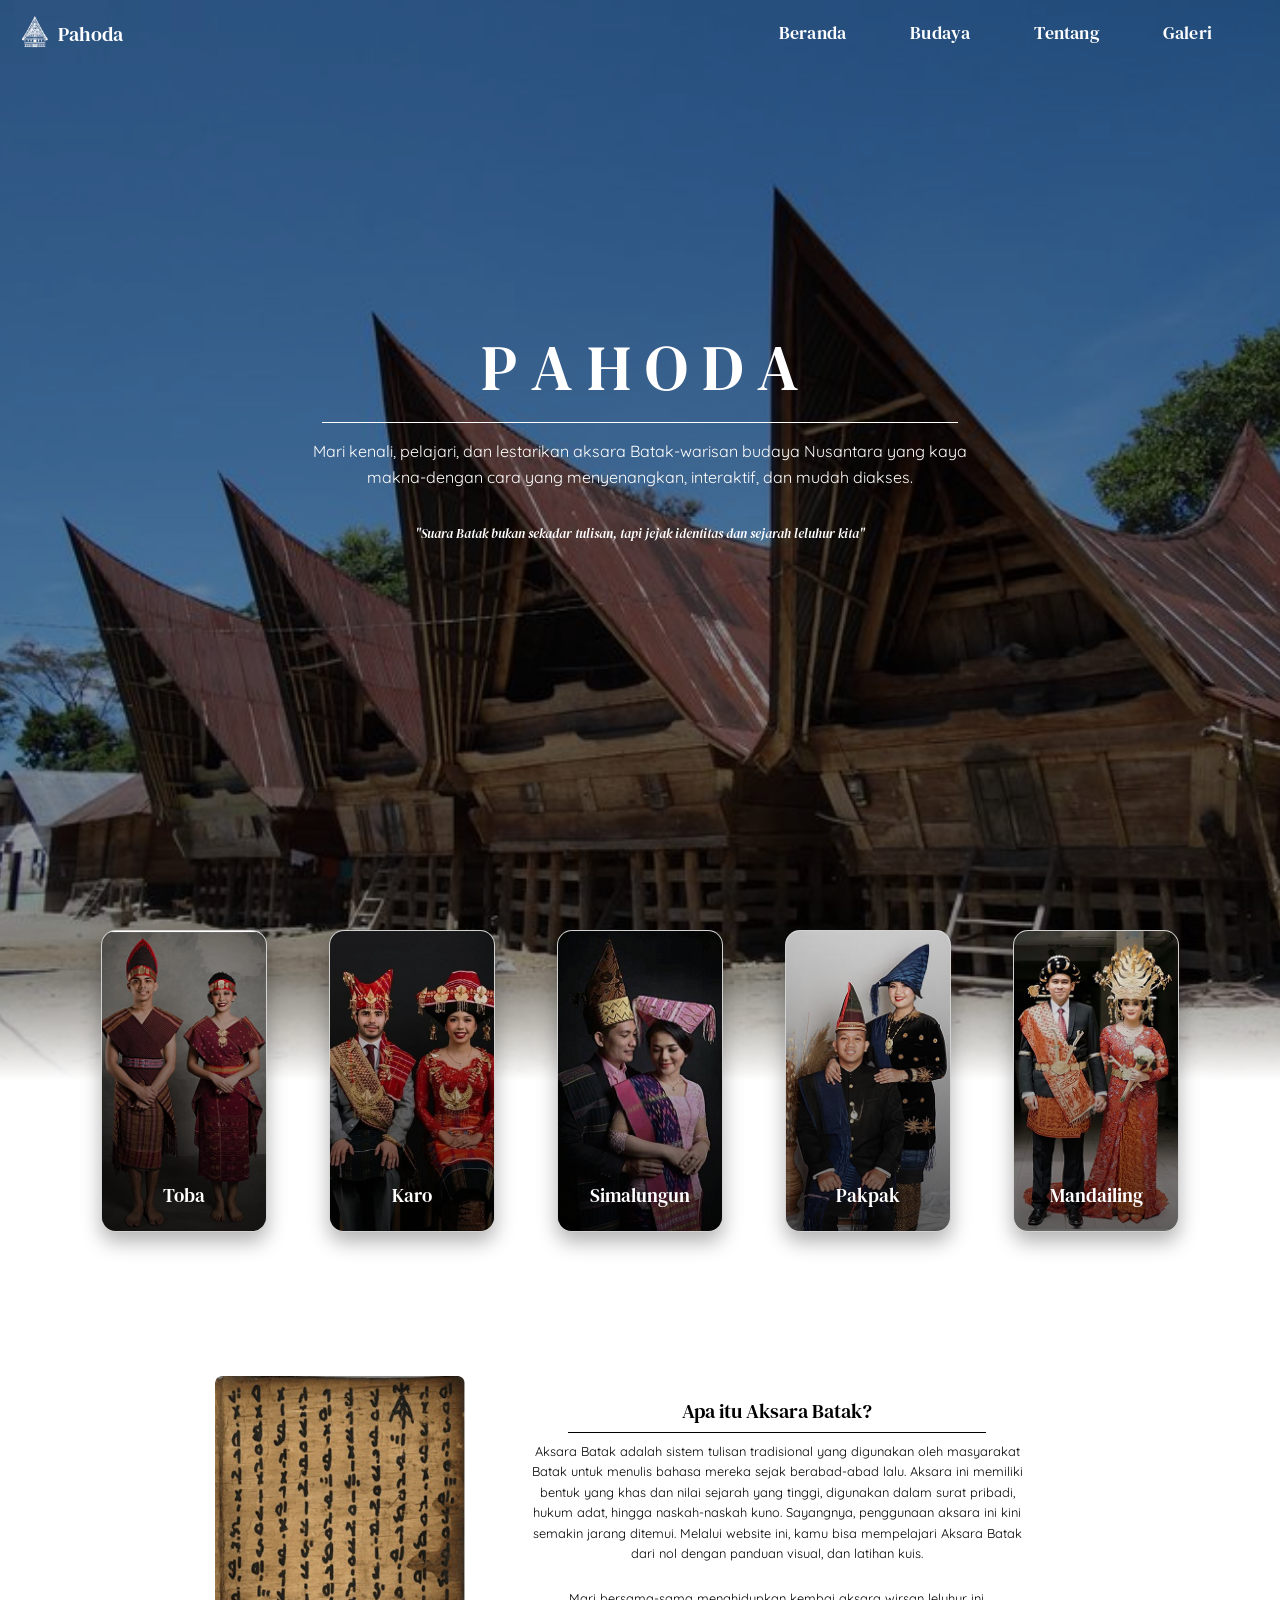
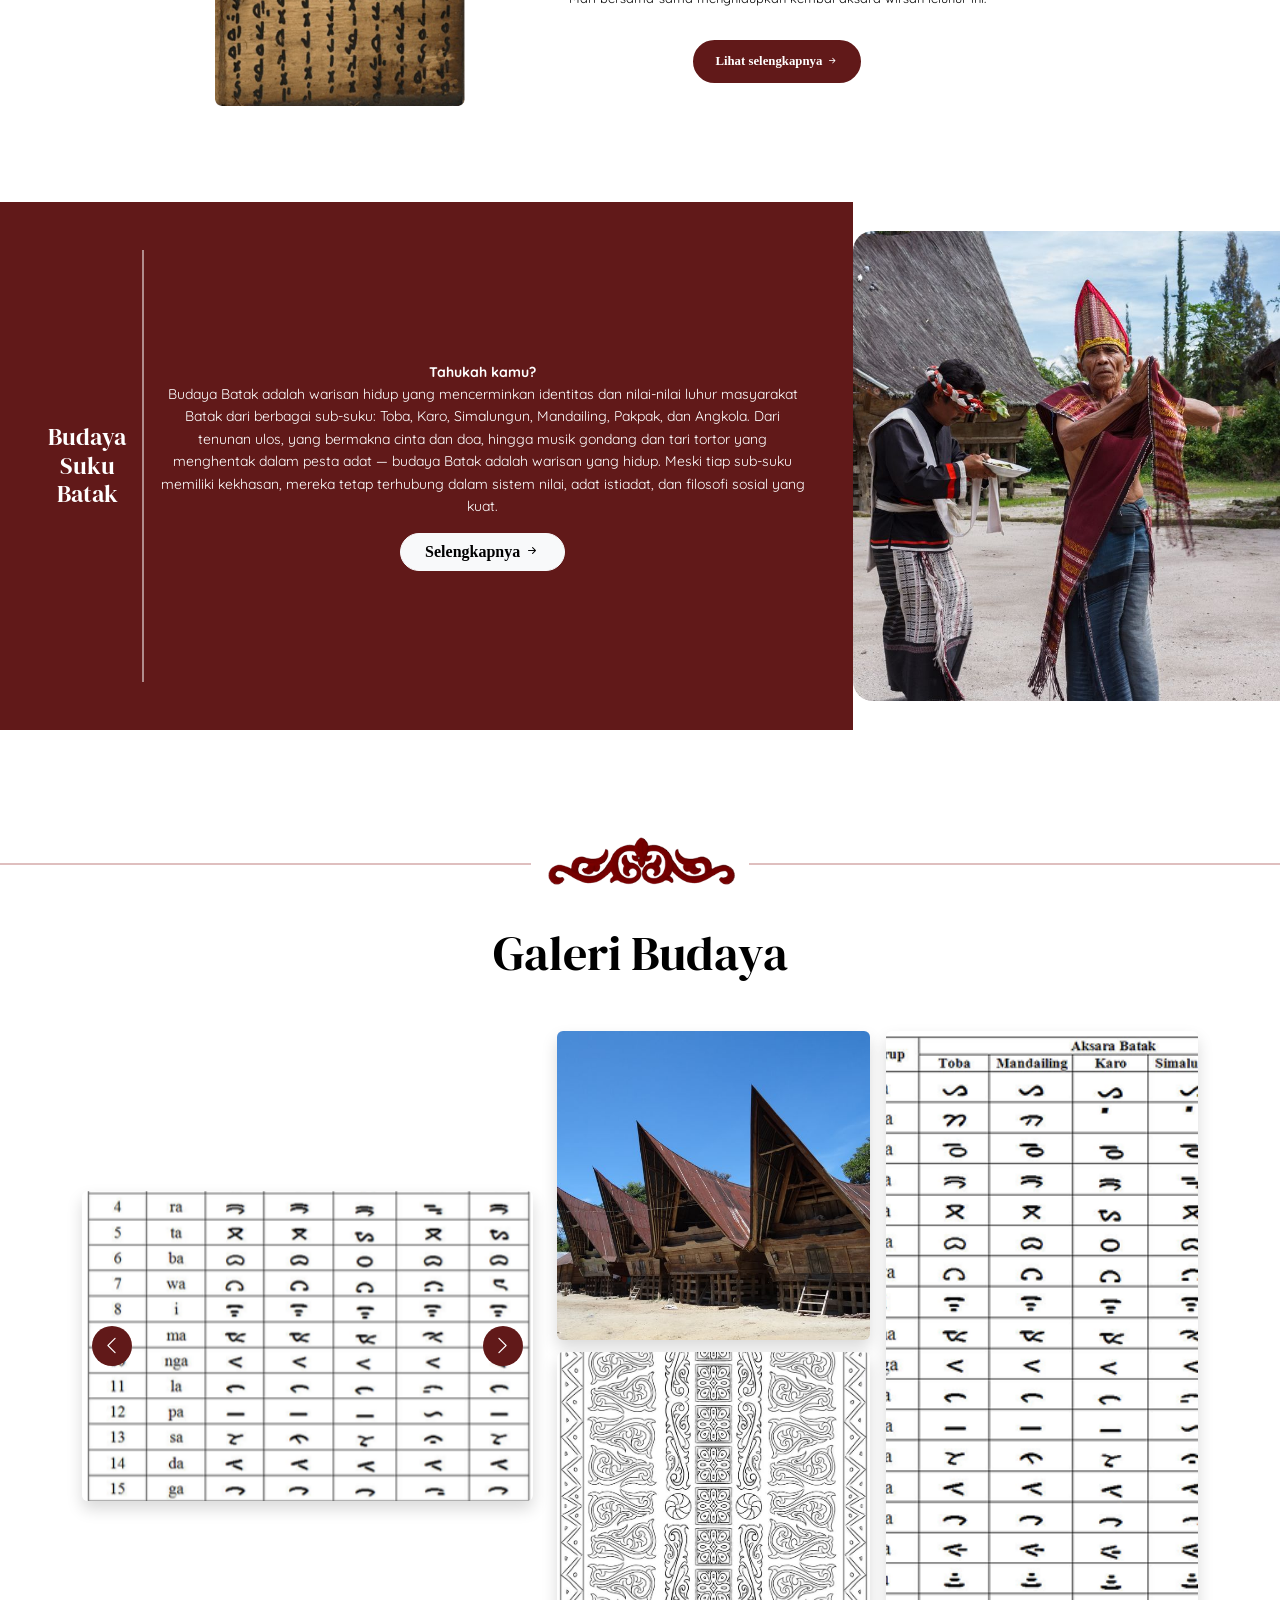
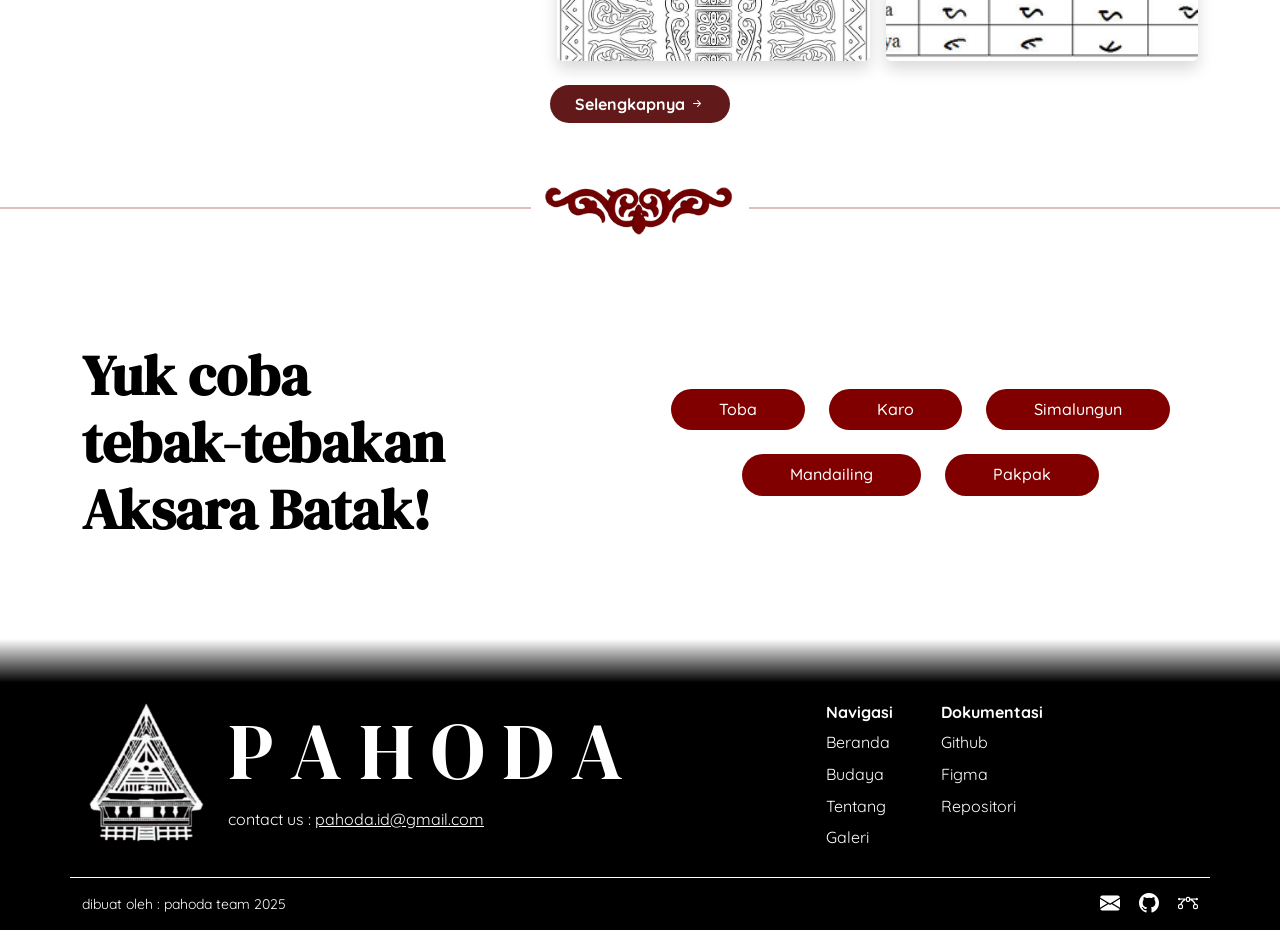
==== commit 855790e1: "yang bener" ====
--- a/index.html
+++ b/index.html
@@ -13,13 +13,12 @@
     <link rel="stylesheet" href="css/index.css" />
     <link rel="stylesheet" href="css/header.css" />
     <link rel="icon" type="image/x-icon" href="./ASSETS/logo1.png">
-
 </head>
 <body>
     <!-- HEADER -->
     <div class="header-section">
-        <img src="./ASSETS/img/4.jpg" loading="lazy" alt="Background" class="bg" />
-
+        <img src="./ASSETS/img/4.jpg" alt="Background" class="bg" />
+    
         <nav class="navbar navbar-expand-lg fixed-top my-navbar">
             <div class="container-fluid">
                 <a class="navbar-brand p-2 d-flex align-items-center" href="index.html">
@@ -27,33 +26,41 @@
                     <span class="brand-text">Pahoda</span>
                 </a>
 
-                <button class="navbar-toggler" type="button" data-bs-toggle="collapse" data-bs-target="#navbarNavDropdown">
+                <button class="navbar-toggler" type="button" data-bs-toggle="collapse" data-bs-target="#navbarNavDropdown"
+                    aria-controls="navbarNavDropdown" aria-expanded="false" aria-label="Toggle navigation">
                     <span class="navbar-toggler-icon"></span>
                 </button>
-
-                <div class="collapse navbar-collapse justify-content-end" id="navbarNavDropdown">
+                <div class="justify-content-end collapse navbar-collapse" id="navbarNavDropdown">
                     <ul class="navbar-nav">
-                        <li class="nav-item pe-5"><a class="nav-link" href="index.html">Beranda</a></li>
-                        <li class="nav-item pe-5"><a class="nav-link" href="budaya.html">Budaya</a></li>
-                        <li class="nav-item pe-5"><a class="nav-link" href="tentang.html">Tentang</a></li>
-                        <li class="nav-item pe-5"><a class="nav-link" href="galeri.html">Galeri</a></li>
+                        <li class="nav-item pe-5">
+                            <a class="nav-link" aria-current="page" href="index.html">Beranda</a>
+                        </li>
+                        <li class="nav-item pe-5">
+                            <a class="nav-link" aria-current="page" href="budaya.html">Budaya</a>
+                        </li>
+                        <li class="nav-item pe-5">
+                            <a href="tentang.html" class="nav-link">Tentang</a>
+                        </li>
+                        <li class="nav-item pe-5">
+                            <a href="galeri.html" class="nav-link">Galeri</a>
+                        </li>
                     </ul>
                 </div>
             </div>
         </nav> 
-
+    
         <div class="hero-content text-center">
+            <!-- <img src="assets/logo1.png" alt="Logo" class="pahoda-logo"> -->
             <h1 class="pahoda-title">P A H O D A</h1>        
             <p class="pt-3 quicksand-text">
-                Mari kenali, pelajari, dan lestarikan aksara Batak-warisan budaya Nusantara...
+                Mari kenali, pelajari, dan lestarikan aksara Batak-warisan budaya Nusantara yang kaya makna-dengan cara yang menyenangkan, interaktif, dan mudah diakses.
             </p>
             <p class="pt-3" style="font-size: smaller; font-family: 'DM Serif Display', serif; font-style: italic;">
-                "Suara Batak bukan sekadar tulisan..."
+                "Suara Batak bukan sekadar tulisan, tapi jejak identitas dan sejarah leluhur kita"
             </p>
         </div>
         <div class="gradient-bottom"></div>
     </div>
-
 
 
 <div class="content-wrapper">
@@ -65,7 +72,7 @@
             <div class="col-6 col-md-2">
                 <a href="aksara_toba.html" class="text-decoration-none">
                     <div class="card card-overlay text-white">
-                        <img src="./ASSETS/img/toba.png" class="card-img" alt="Toba" />
+                        <img src="./ASSETS/img/toba.png" class="card-img"/>
                         <div class="card-img-overlay d-flex align-items-end justify-content-center">
                             <h5 class="card-title">Toba</h5>
                         </div>
@@ -76,7 +83,7 @@
             <div class="col-6 col-md-2">
                 <a href="aksara_karo.html" class="text-decoration-none">
                     <div class="card card-overlay text-white">
-                        <img src="./ASSETS/img/karo.jpg" class="card-img" />
+                        <img src="./ASSETS/img/karo.jpg" class="card-img"/>
                         <div class="card-img-overlay d-flex align-items-end justify-content-center">
                             <h5 class="card-title">Karo</h5>
                         </div>
@@ -87,7 +94,7 @@
             <div class="col-6 col-md-2">
                 <a href="aksara_simalungun.html" class="text-decoration-none">
                     <div class="card card-overlay text-white">
-                        <img src="./ASSETS/img/simalungun.png" class="card-img" />
+                        <img src="./ASSETS/img/simalungun.png" class="card-img"/>
                         <div class="card-img-overlay d-flex align-items-end justify-content-center">
                             <h5 class="card-title">Simalungun</h5>
                         </div>
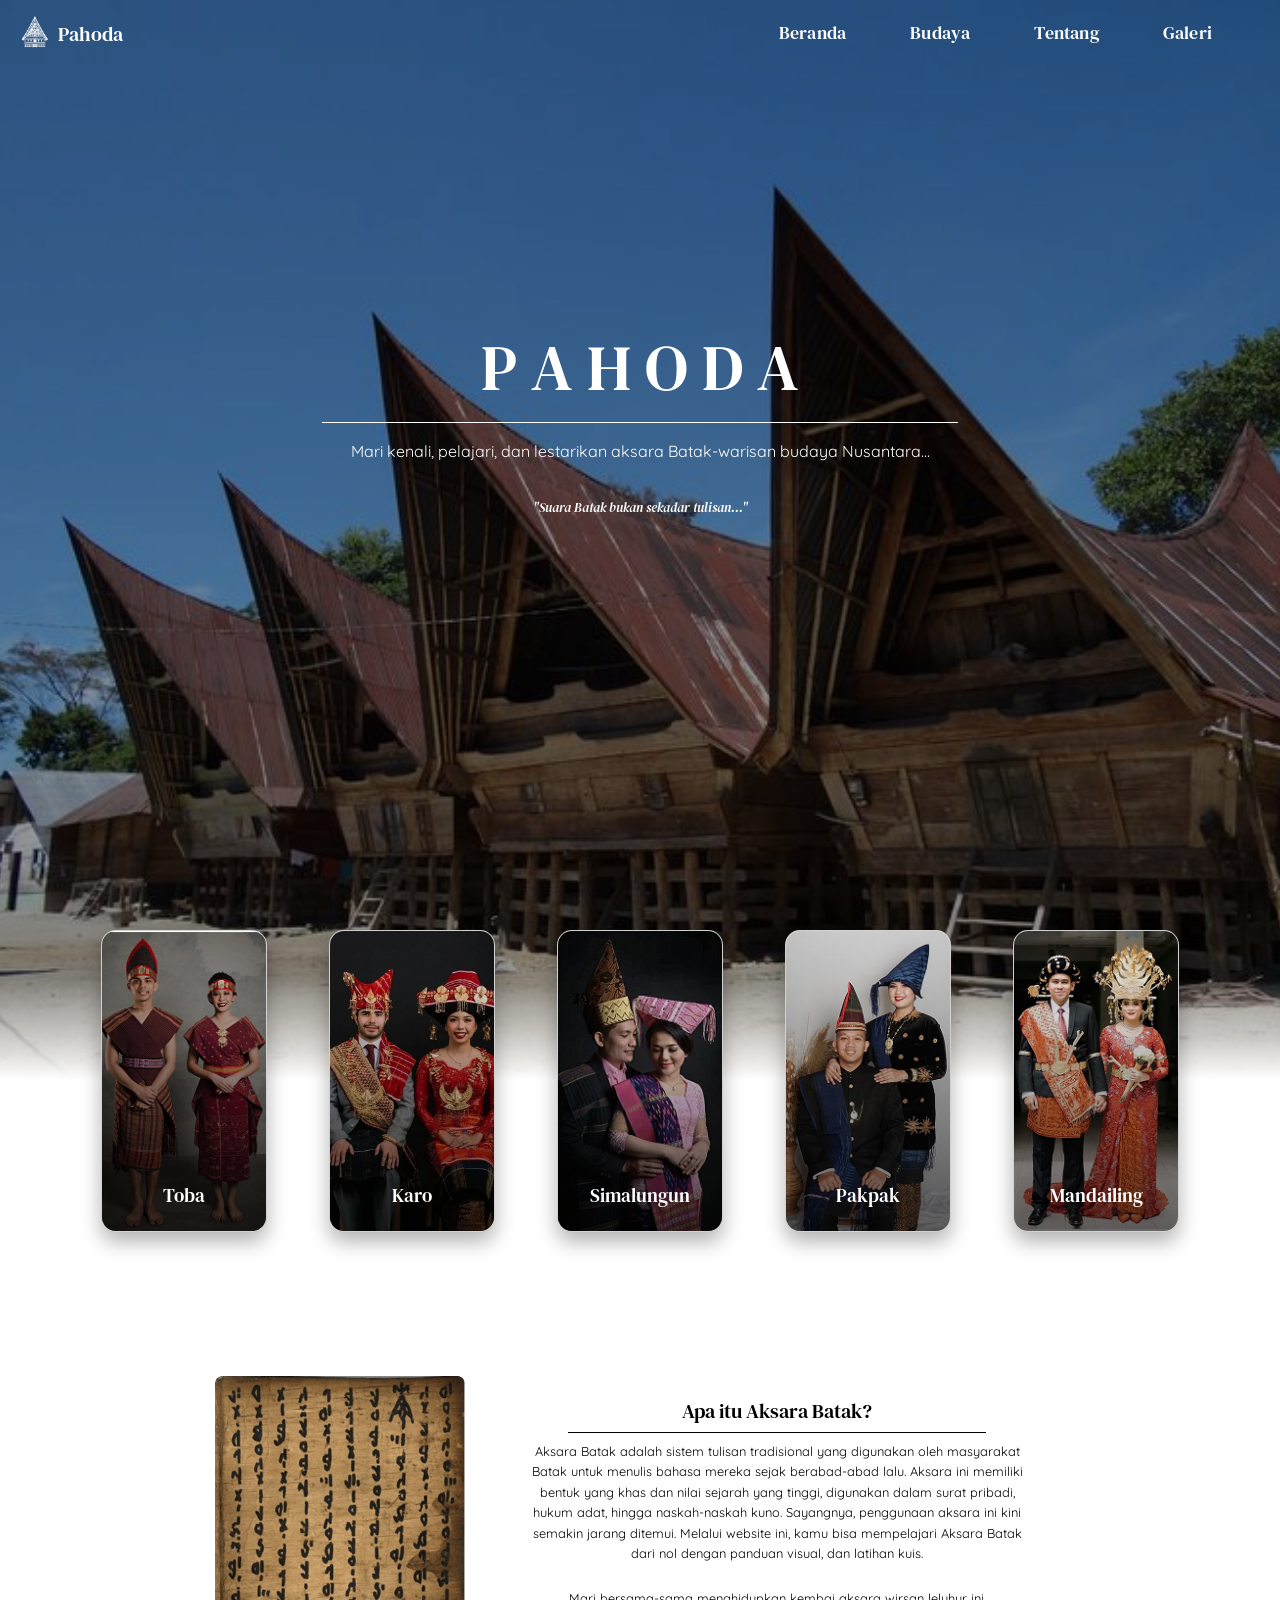
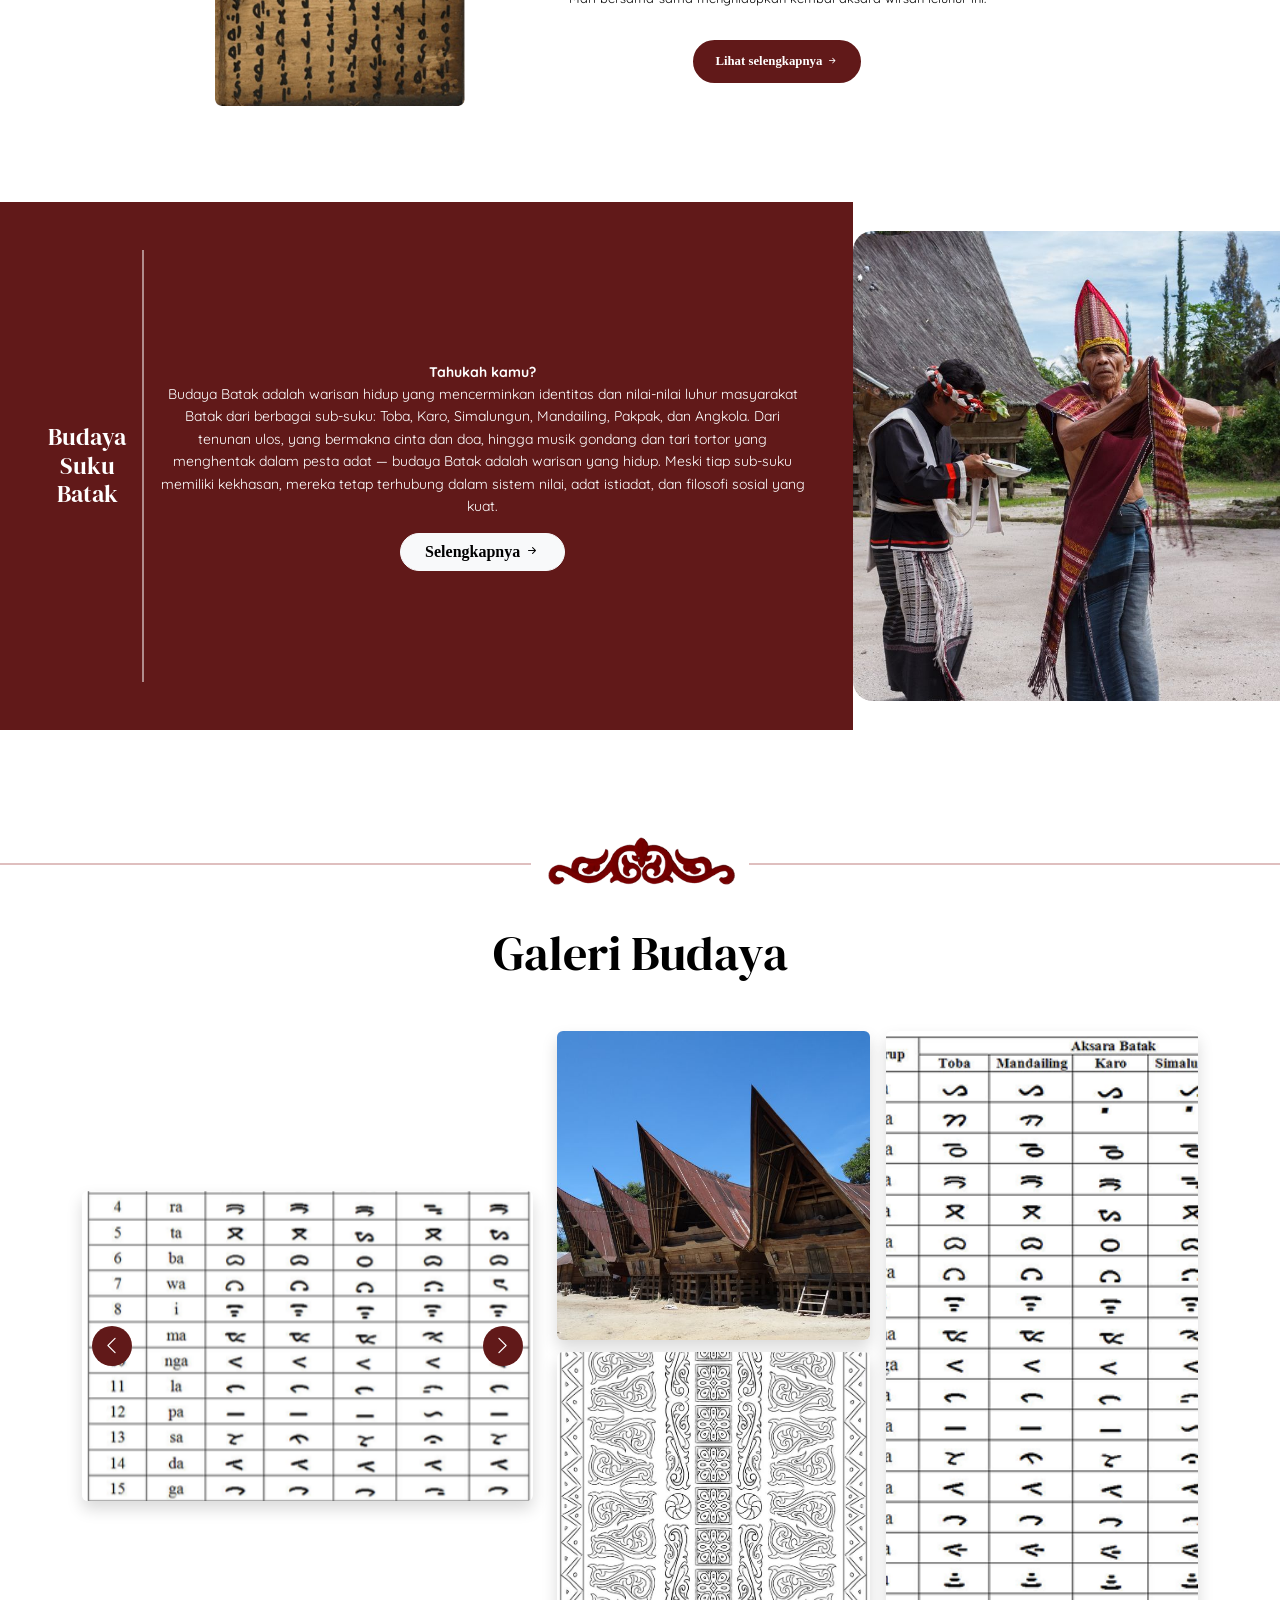
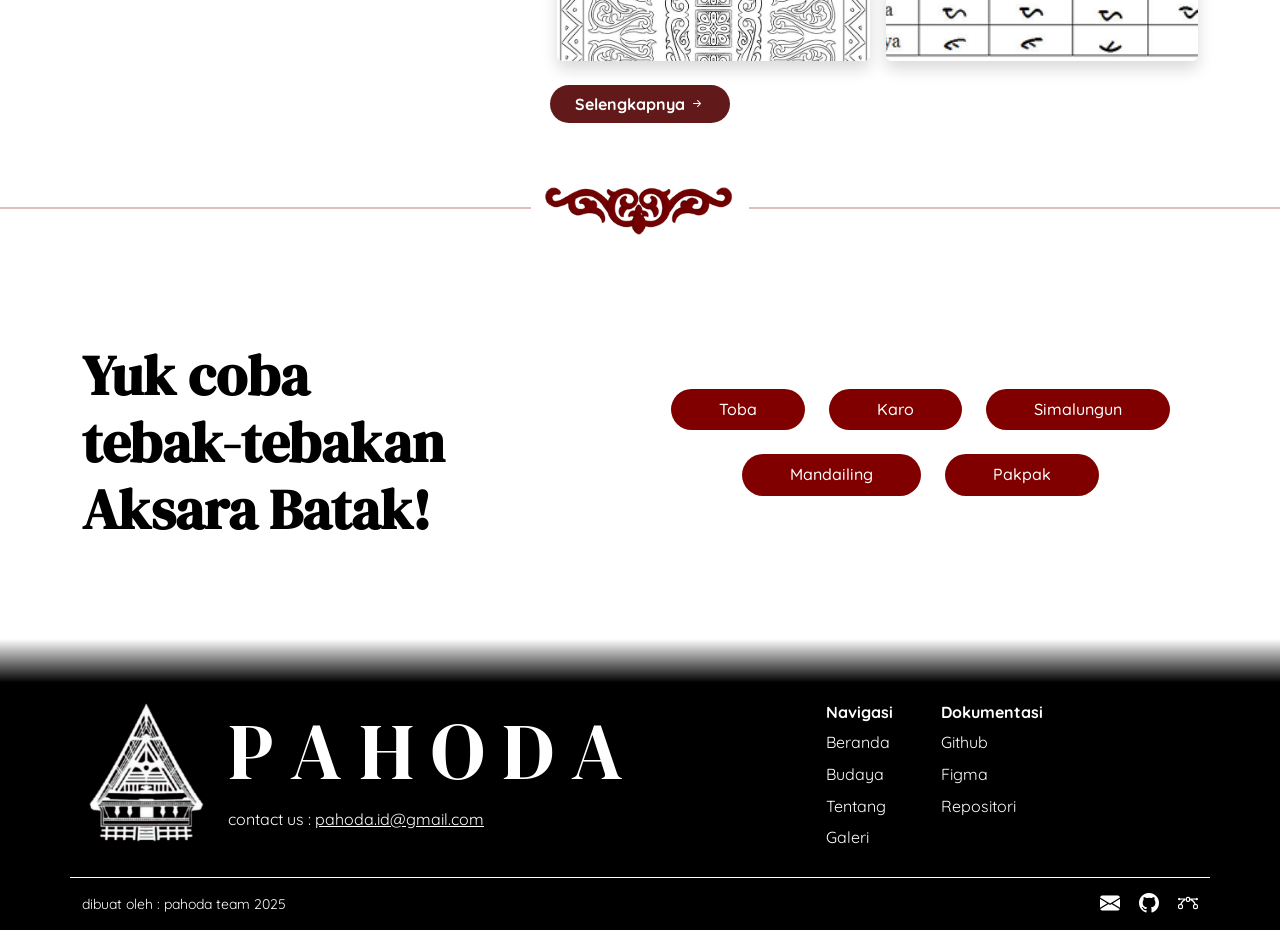
==== commit 4b296163: "rusak lagi" ====
--- a/index.html
+++ b/index.html
@@ -13,12 +13,15 @@
     <link rel="stylesheet" href="css/index.css" />
     <link rel="stylesheet" href="css/header.css" />
     <link rel="icon" type="image/x-icon" href="./ASSETS/logo1.png">
+
+
 </head>
 <body>
     <!-- HEADER -->
     <div class="header-section">
-        <img src="./ASSETS/img/4.jpg" alt="Background" class="bg" />
-    
+        <img src="./ASSETS/img/4.jpg" loading="lazy" alt="Background" class="bg" />
+
+
         <nav class="navbar navbar-expand-lg fixed-top my-navbar">
             <div class="container-fluid">
                 <a class="navbar-brand p-2 d-flex align-items-center" href="index.html">
@@ -26,41 +29,39 @@
                     <span class="brand-text">Pahoda</span>
                 </a>
 
-                <button class="navbar-toggler" type="button" data-bs-toggle="collapse" data-bs-target="#navbarNavDropdown"
-                    aria-controls="navbarNavDropdown" aria-expanded="false" aria-label="Toggle navigation">
+
+                <button class="navbar-toggler" type="button" data-bs-toggle="collapse" data-bs-target="#navbarNavDropdown">
                     <span class="navbar-toggler-icon"></span>
                 </button>
-                <div class="justify-content-end collapse navbar-collapse" id="navbarNavDropdown">
+
+
+                <div class="collapse navbar-collapse justify-content-end" id="navbarNavDropdown">
                     <ul class="navbar-nav">
-                        <li class="nav-item pe-5">
-                            <a class="nav-link" aria-current="page" href="index.html">Beranda</a>
-                        </li>
-                        <li class="nav-item pe-5">
-                            <a class="nav-link" aria-current="page" href="budaya.html">Budaya</a>
-                        </li>
-                        <li class="nav-item pe-5">
-                            <a href="tentang.html" class="nav-link">Tentang</a>
-                        </li>
-                        <li class="nav-item pe-5">
-                            <a href="galeri.html" class="nav-link">Galeri</a>
-                        </li>
+                        <li class="nav-item pe-5"><a class="nav-link" href="index.html">Beranda</a></li>
+                        <li class="nav-item pe-5"><a class="nav-link" href="budaya.html">Budaya</a></li>
+                        <li class="nav-item pe-5"><a class="nav-link" href="tentang.html">Tentang</a></li>
+                        <li class="nav-item pe-5"><a class="nav-link" href="galeri.html">Galeri</a></li>
                     </ul>
                 </div>
             </div>
-        </nav> 
-    
+        </nav>
+
+
         <div class="hero-content text-center">
-            <!-- <img src="assets/logo1.png" alt="Logo" class="pahoda-logo"> -->
             <h1 class="pahoda-title">P A H O D A</h1>        
             <p class="pt-3 quicksand-text">
-                Mari kenali, pelajari, dan lestarikan aksara Batak-warisan budaya Nusantara yang kaya makna-dengan cara yang menyenangkan, interaktif, dan mudah diakses.
+                Mari kenali, pelajari, dan lestarikan aksara Batak-warisan budaya Nusantara...
             </p>
             <p class="pt-3" style="font-size: smaller; font-family: 'DM Serif Display', serif; font-style: italic;">
-                "Suara Batak bukan sekadar tulisan, tapi jejak identitas dan sejarah leluhur kita"
+                "Suara Batak bukan sekadar tulisan..."
             </p>
         </div>
         <div class="gradient-bottom"></div>
     </div>
+
+
+
+
 
 
 <div class="content-wrapper">
@@ -72,35 +73,38 @@
             <div class="col-6 col-md-2">
                 <a href="aksara_toba.html" class="text-decoration-none">
                     <div class="card card-overlay text-white">
-                        <img src="./ASSETS/img/toba.png" class="card-img"/>
+                        <img src="./ASSETS/img/toba.png" class="card-img" alt="Toba" />
                         <div class="card-img-overlay d-flex align-items-end justify-content-center">
                             <h5 class="card-title">Toba</h5>
                         </div>
                     </div>
                 </a>
             </div>
+
 
             <div class="col-6 col-md-2">
                 <a href="aksara_karo.html" class="text-decoration-none">
                     <div class="card card-overlay text-white">
-                        <img src="./ASSETS/img/karo.jpg" class="card-img"/>
+                        <img src="./ASSETS/img/karo.jpg" class="card-img" />
                         <div class="card-img-overlay d-flex align-items-end justify-content-center">
                             <h5 class="card-title">Karo</h5>
                         </div>
                     </div>
                 </a>
             </div>
+
 
             <div class="col-6 col-md-2">
                 <a href="aksara_simalungun.html" class="text-decoration-none">
                     <div class="card card-overlay text-white">
-                        <img src="./ASSETS/img/simalungun.png" class="card-img"/>
+                        <img src="./ASSETS/img/simalungun.png" class="card-img" />
                         <div class="card-img-overlay d-flex align-items-end justify-content-center">
                             <h5 class="card-title">Simalungun</h5>
                         </div>
                     </div>
                 </a>
             </div>
+
 
             <div class="col-6 col-md-2">
                 <a href="aksara_pakpak.html" class="text-decoration-none">
@@ -113,6 +117,7 @@
                 </a>
             </div>
 
+
             <div class="col-6 col-md-2 pb-5">
                 <a href="aksara_mandailing.html" class="text-decoration-none">
                     <div class="card card-overlay text-white">
@@ -126,7 +131,8 @@
         </div>
     </div>
 
-    
+
+   
     <!-- ASKARA BATAK -->
      <div class="pt-5 pb-5 askara">
         <div class="d-flex justify-content-center align-items-center">
@@ -150,7 +156,7 @@
             </div>
         </div>
      </div>
-    
+   
      <!-- BUDAYA SUKU BATAK -->
     <section class="budaya-section pt-5 pb-5">
         <div class="row g-0 align-items-center w-100 m-0">
@@ -182,15 +188,15 @@
                     </div>
                 </div>
             </div>
-    
+   
             <!-- Kolom kanan -->
             <div class="col-lg-4 m-0 p-0">
                 <img src="./ASSETS/img/batak_dancer.jpg" class="img-fluid budaya-img" alt="Budaya Batak">
             </div>
         </div>
     </section>
-    
-    
+   
+   
     <!-- GALERI -->
     <section class="galeri-section py-5">
     <!-- Ornamen Atas -->
@@ -200,9 +206,11 @@
         <hr class="ornamen-line">
     </div>
 
+
     <div class="container">
         <h1 class="text-center mb-5 mt-4 galeri-title">Galeri Budaya</h1>
         <div class="row g-4 justify-content-center align-items-center">
+
 
             <!-- Kolom kiri: Carousel -->
             <div class="col-lg-5">
@@ -227,6 +235,7 @@
                 </div>
             </div>
 
+
             <!-- Kolom kanan -->
             <div class="col-lg-7" style="height: 70vh;">
                 <div class="row g-3 h-100">
@@ -241,6 +250,7 @@
             </div>
         </div>
 
+
         <!-- Tombol Selengkapnya -->
         <div class="text-center mt-4">
             <a href="galeri.html" class="btn btn-maroon rounded-pill px-4">
@@ -249,6 +259,7 @@
         </div>
     </div>
 
+
     <!-- Ornamen Bawah -->
     <div class="ornamen-wrapper text-center mt-5">
         <hr class="ornamen-line">
@@ -257,17 +268,18 @@
     </div>
 </section>
 
-    
+
+   
     <!-- TEKA-TEKI -->
     <section class="tebak-batak-section py-5">
         <div class="container">
             <div class="row align-items-center g-1"><!-- g-2 untuk jarak antar kolom lebih rapat -->
-    
+   
                 <!-- Kolom kiri: Judul -->
                 <div class="col-lg-6 pb-5">
                     <h2 class="fw-bold mb-0 display-4" style="font-family: DM serif display;">Yuk coba<br>tebak-tebakan<br>Aksara Batak!</h2>
                 </div>
-    
+   
                 <!-- Kolom kanan: Pilihan -->
                  <div class="col-lg-6 d-flex justify-content-center pb-5">
                 <div class="d-flex flex-wrap justify-content-center gap-4">
@@ -279,17 +291,23 @@
                 </div>
                 </div>
 
-    
+
+   
             </div>
         </div>
     </section>
 
+
 </div>
+
+
+
 
 
 
     <!-- FOOTER -->
 <footer>
+
 
   <div class="container">
     <div class="row g-0 justify-content-between">
@@ -305,6 +323,7 @@
             </p>
         </div>
     </div>
+
 
     <!-- Kolom 3 & 4 -->
     <div class="col-md-4 d-flex mt-4">
@@ -330,6 +349,9 @@
 
 
 
+
+
+
     <!-- Footer Bottom -->
     <div class="row footer-bottom align-items-center">
       <div class="col-md-6 text-center text-md-start">
@@ -346,9 +368,13 @@
 
 
 
+
+
+
 <script src="https://cdn.jsdelivr.net/npm/bootstrap@5.3.7/dist/js/bootstrap.bundle.min.js"
     integrity="sha384-ndDqU0Gzau9qJ1lfW4pNLlhNTkCfHzAVBReH9diLvGRem5+R9g2FzA8ZGN954O5Q"
     crossorigin="anonymous"></script>
+
 
 <script>
     window.addEventListener("scroll", function () {
@@ -360,7 +386,12 @@
         }
     });
 
+
 </script>
 
+
 </body>
-</html>+</html>
+
+
+
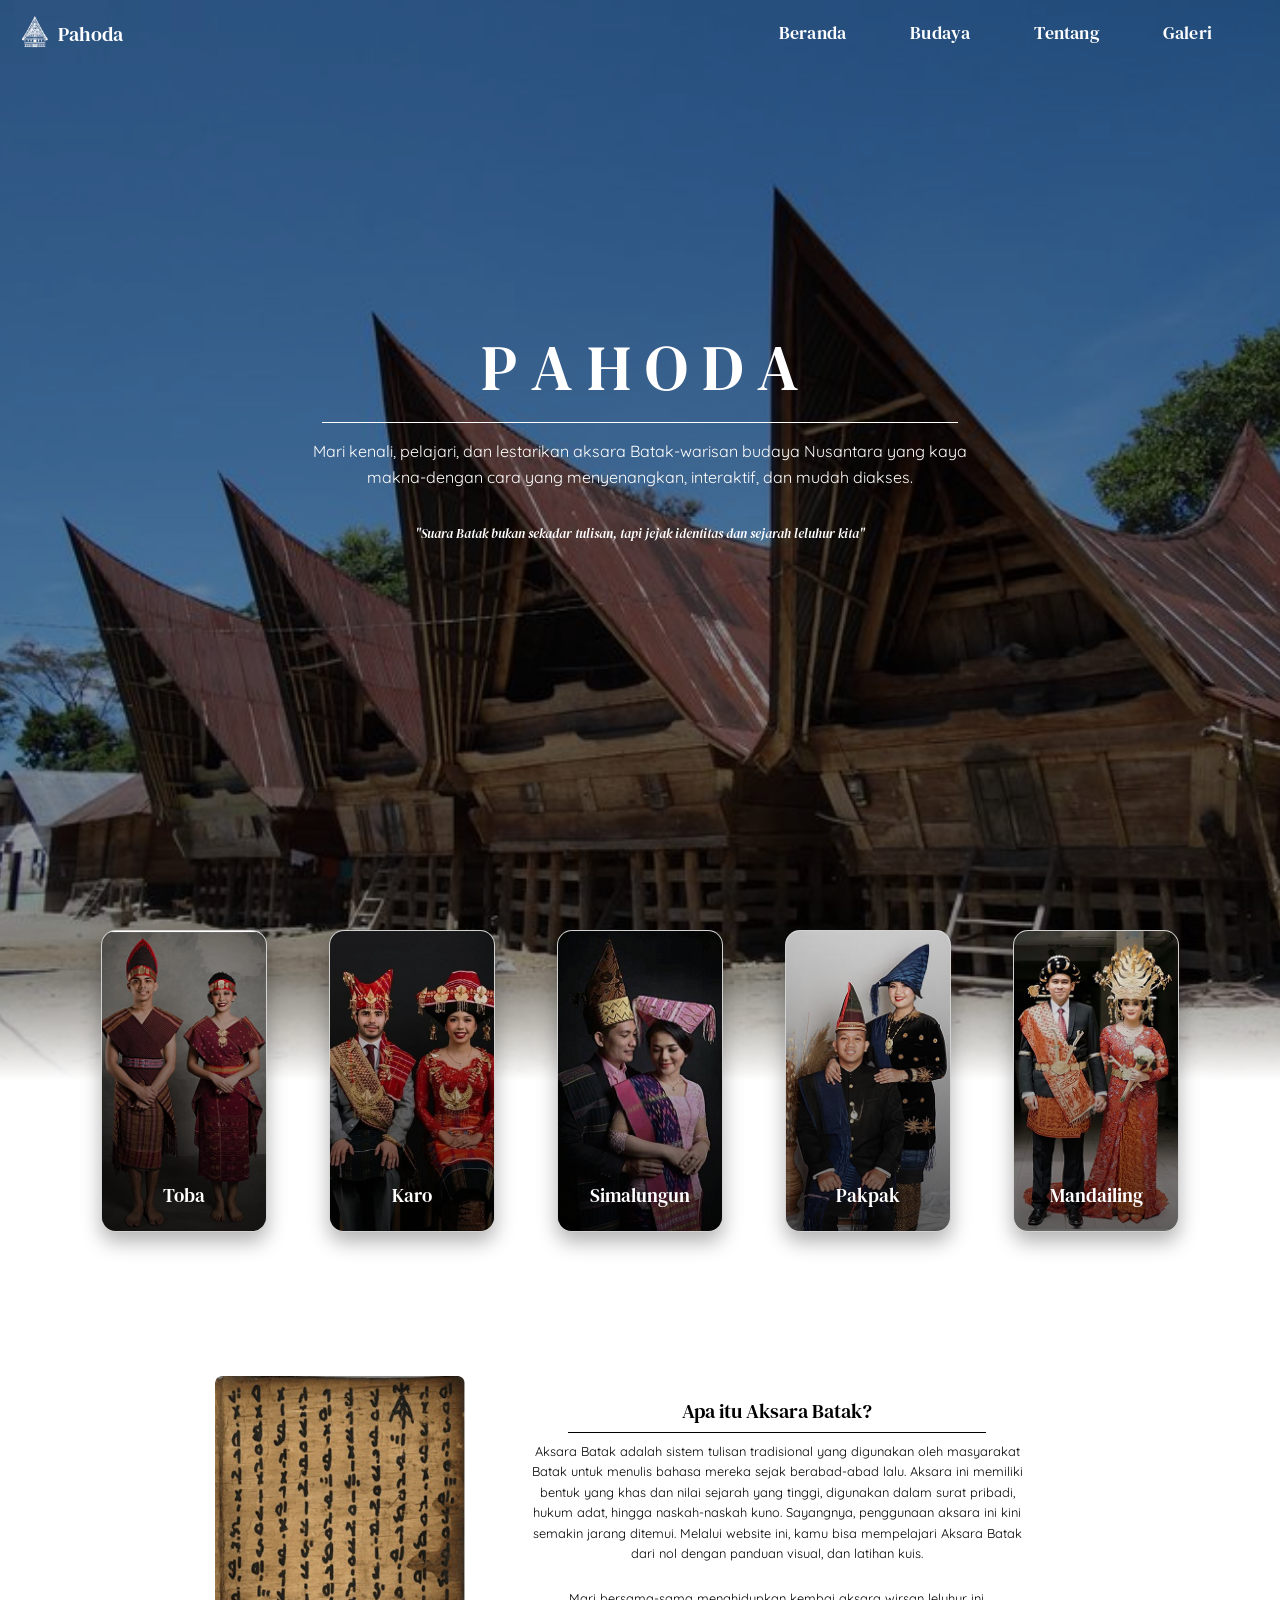
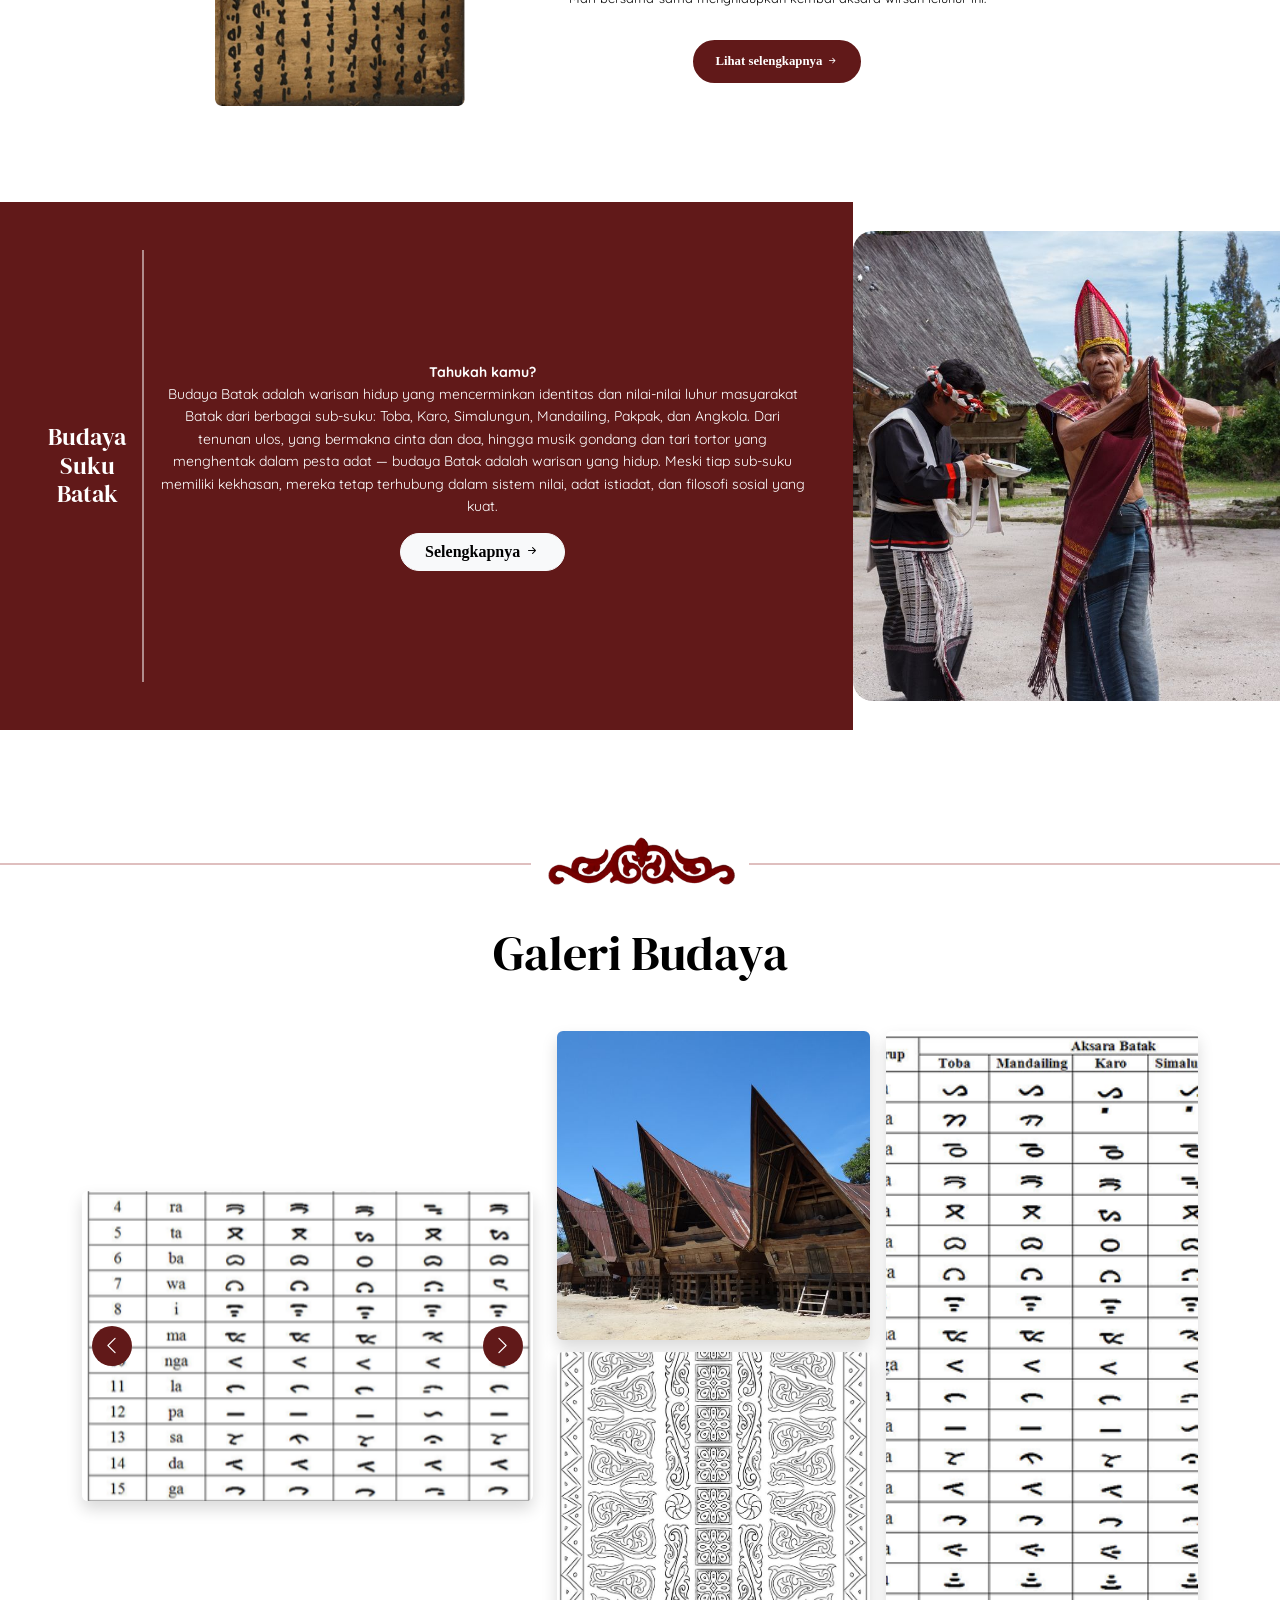
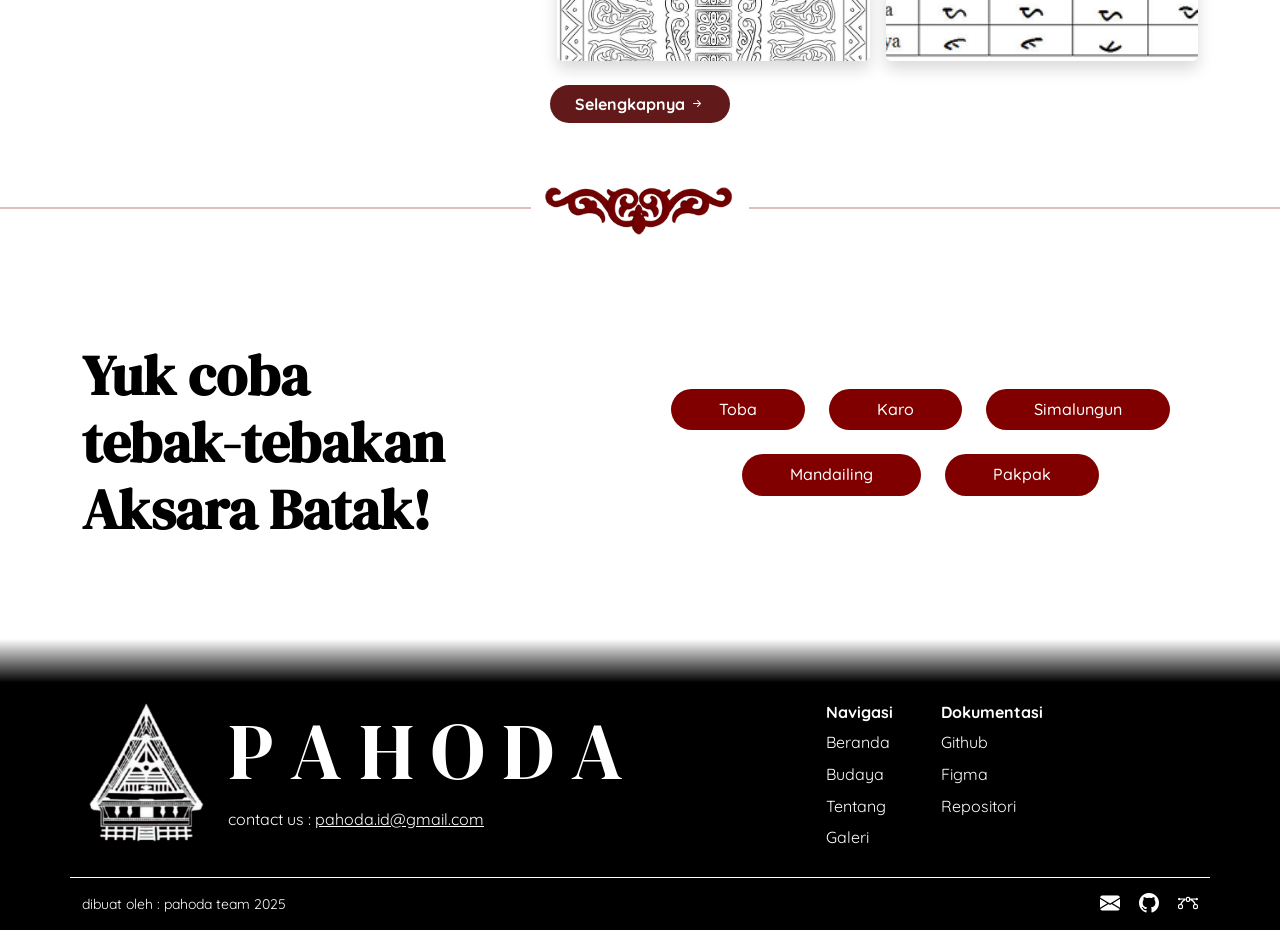
==== commit 5e56aa6f: "bener banget" ====
--- a/index.html
+++ b/index.html
@@ -13,15 +13,12 @@
     <link rel="stylesheet" href="css/index.css" />
     <link rel="stylesheet" href="css/header.css" />
     <link rel="icon" type="image/x-icon" href="./ASSETS/logo1.png">
-
-
 </head>
 <body>
     <!-- HEADER -->
     <div class="header-section">
-        <img src="./ASSETS/img/4.jpg" loading="lazy" alt="Background" class="bg" />
-
-
+        <img src="./ASSETS/img/4.jpg" alt="Background" class="bg" />
+    
         <nav class="navbar navbar-expand-lg fixed-top my-navbar">
             <div class="container-fluid">
                 <a class="navbar-brand p-2 d-flex align-items-center" href="index.html">
@@ -29,39 +26,41 @@
                     <span class="brand-text">Pahoda</span>
                 </a>
 
-
-                <button class="navbar-toggler" type="button" data-bs-toggle="collapse" data-bs-target="#navbarNavDropdown">
+                <button class="navbar-toggler" type="button" data-bs-toggle="collapse" data-bs-target="#navbarNavDropdown"
+                    aria-controls="navbarNavDropdown" aria-expanded="false" aria-label="Toggle navigation">
                     <span class="navbar-toggler-icon"></span>
                 </button>
-
-
-                <div class="collapse navbar-collapse justify-content-end" id="navbarNavDropdown">
+                <div class="justify-content-end collapse navbar-collapse" id="navbarNavDropdown">
                     <ul class="navbar-nav">
-                        <li class="nav-item pe-5"><a class="nav-link" href="index.html">Beranda</a></li>
-                        <li class="nav-item pe-5"><a class="nav-link" href="budaya.html">Budaya</a></li>
-                        <li class="nav-item pe-5"><a class="nav-link" href="tentang.html">Tentang</a></li>
-                        <li class="nav-item pe-5"><a class="nav-link" href="galeri.html">Galeri</a></li>
+                        <li class="nav-item pe-5">
+                            <a class="nav-link" aria-current="page" href="index.html">Beranda</a>
+                        </li>
+                        <li class="nav-item pe-5">
+                            <a class="nav-link" aria-current="page" href="budaya.html">Budaya</a>
+                        </li>
+                        <li class="nav-item pe-5">
+                            <a href="tentang.html" class="nav-link">Tentang</a>
+                        </li>
+                        <li class="nav-item pe-5">
+                            <a href="galeri.html" class="nav-link">Galeri</a>
+                        </li>
                     </ul>
                 </div>
             </div>
-        </nav>
-
-
+        </nav> 
+    
         <div class="hero-content text-center">
+            <!-- <img src="assets/logo1.png" alt="Logo" class="pahoda-logo"> -->
             <h1 class="pahoda-title">P A H O D A</h1>        
             <p class="pt-3 quicksand-text">
-                Mari kenali, pelajari, dan lestarikan aksara Batak-warisan budaya Nusantara...
+                Mari kenali, pelajari, dan lestarikan aksara Batak-warisan budaya Nusantara yang kaya makna-dengan cara yang menyenangkan, interaktif, dan mudah diakses.
             </p>
             <p class="pt-3" style="font-size: smaller; font-family: 'DM Serif Display', serif; font-style: italic;">
-                "Suara Batak bukan sekadar tulisan..."
+                "Suara Batak bukan sekadar tulisan, tapi jejak identitas dan sejarah leluhur kita"
             </p>
         </div>
         <div class="gradient-bottom"></div>
     </div>
-
-
-
-
 
 
 <div class="content-wrapper">
@@ -81,47 +80,43 @@
                 </a>
             </div>
 
-
             <div class="col-6 col-md-2">
                 <a href="aksara_karo.html" class="text-decoration-none">
                     <div class="card card-overlay text-white">
-                        <img src="./ASSETS/img/karo.jpg" class="card-img" />
+                        <img src="./ASSETS/img/karo.jpg" class="card-img" alt="Karo" />
                         <div class="card-img-overlay d-flex align-items-end justify-content-center">
                             <h5 class="card-title">Karo</h5>
                         </div>
                     </div>
                 </a>
             </div>
-
 
             <div class="col-6 col-md-2">
                 <a href="aksara_simalungun.html" class="text-decoration-none">
                     <div class="card card-overlay text-white">
-                        <img src="./ASSETS/img/simalungun.png" class="card-img" />
+                        <img src="./ASSETS/img/simalungun.png" class="card-img" alt="Simalungun" />
                         <div class="card-img-overlay d-flex align-items-end justify-content-center">
                             <h5 class="card-title">Simalungun</h5>
                         </div>
                     </div>
                 </a>
             </div>
-
 
             <div class="col-6 col-md-2">
                 <a href="aksara_pakpak.html" class="text-decoration-none">
                     <div class="card card-overlay text-white">
-                        <img src="./ASSETS/img/pakpak.png" class="card-img"/>
+                        <img src="./ASSETS/img/pakpak.png" class="card-img" alt="Pakpak" />
                         <div class="card-img-overlay d-flex align-items-end justify-content-center">
                             <h5 class="card-title">Pakpak</h5>
                         </div>
                     </div>
                 </a>
             </div>
-
 
             <div class="col-6 col-md-2 pb-5">
                 <a href="aksara_mandailing.html" class="text-decoration-none">
                     <div class="card card-overlay text-white">
-                        <img src="./ASSETS/img/mandailing.png" class="card-img" />
+                        <img src="./ASSETS/img/mandailing.png" class="card-img" alt="Mandailing" />
                         <div class="card-img-overlay d-flex align-items-end justify-content-center">
                             <h5 class="card-title">Mandailing</h5>
                         </div>
@@ -131,8 +126,7 @@
         </div>
     </div>
 
-
-   
+    
     <!-- ASKARA BATAK -->
      <div class="pt-5 pb-5 askara">
         <div class="d-flex justify-content-center align-items-center">
@@ -156,7 +150,7 @@
             </div>
         </div>
      </div>
-   
+    
      <!-- BUDAYA SUKU BATAK -->
     <section class="budaya-section pt-5 pb-5">
         <div class="row g-0 align-items-center w-100 m-0">
@@ -188,15 +182,15 @@
                     </div>
                 </div>
             </div>
-   
+    
             <!-- Kolom kanan -->
             <div class="col-lg-4 m-0 p-0">
                 <img src="./ASSETS/img/batak_dancer.jpg" class="img-fluid budaya-img" alt="Budaya Batak">
             </div>
         </div>
     </section>
-   
-   
+    
+    
     <!-- GALERI -->
     <section class="galeri-section py-5">
     <!-- Ornamen Atas -->
@@ -206,11 +200,9 @@
         <hr class="ornamen-line">
     </div>
 
-
     <div class="container">
         <h1 class="text-center mb-5 mt-4 galeri-title">Galeri Budaya</h1>
         <div class="row g-4 justify-content-center align-items-center">
-
 
             <!-- Kolom kiri: Carousel -->
             <div class="col-lg-5">
@@ -235,7 +227,6 @@
                 </div>
             </div>
 
-
             <!-- Kolom kanan -->
             <div class="col-lg-7" style="height: 70vh;">
                 <div class="row g-3 h-100">
@@ -250,7 +241,6 @@
             </div>
         </div>
 
-
         <!-- Tombol Selengkapnya -->
         <div class="text-center mt-4">
             <a href="galeri.html" class="btn btn-maroon rounded-pill px-4">
@@ -259,7 +249,6 @@
         </div>
     </div>
 
-
     <!-- Ornamen Bawah -->
     <div class="ornamen-wrapper text-center mt-5">
         <hr class="ornamen-line">
@@ -268,18 +257,17 @@
     </div>
 </section>
 
-
-   
+    
     <!-- TEKA-TEKI -->
     <section class="tebak-batak-section py-5">
         <div class="container">
             <div class="row align-items-center g-1"><!-- g-2 untuk jarak antar kolom lebih rapat -->
-   
+    
                 <!-- Kolom kiri: Judul -->
                 <div class="col-lg-6 pb-5">
                     <h2 class="fw-bold mb-0 display-4" style="font-family: DM serif display;">Yuk coba<br>tebak-tebakan<br>Aksara Batak!</h2>
                 </div>
-   
+    
                 <!-- Kolom kanan: Pilihan -->
                  <div class="col-lg-6 d-flex justify-content-center pb-5">
                 <div class="d-flex flex-wrap justify-content-center gap-4">
@@ -291,23 +279,17 @@
                 </div>
                 </div>
 
-
-   
+    
             </div>
         </div>
     </section>
 
-
 </div>
-
-
-
 
 
 
     <!-- FOOTER -->
 <footer>
-
 
   <div class="container">
     <div class="row g-0 justify-content-between">
@@ -323,7 +305,6 @@
             </p>
         </div>
     </div>
-
 
     <!-- Kolom 3 & 4 -->
     <div class="col-md-4 d-flex mt-4">
@@ -349,9 +330,6 @@
 
 
 
-
-
-
     <!-- Footer Bottom -->
     <div class="row footer-bottom align-items-center">
       <div class="col-md-6 text-center text-md-start">
@@ -368,13 +346,9 @@
 
 
 
-
-
-
 <script src="https://cdn.jsdelivr.net/npm/bootstrap@5.3.7/dist/js/bootstrap.bundle.min.js"
     integrity="sha384-ndDqU0Gzau9qJ1lfW4pNLlhNTkCfHzAVBReH9diLvGRem5+R9g2FzA8ZGN954O5Q"
     crossorigin="anonymous"></script>
-
 
 <script>
     window.addEventListener("scroll", function () {
@@ -386,12 +360,7 @@
         }
     });
 
-
 </script>
 
-
 </body>
-</html>
-
-
-
+</html>
